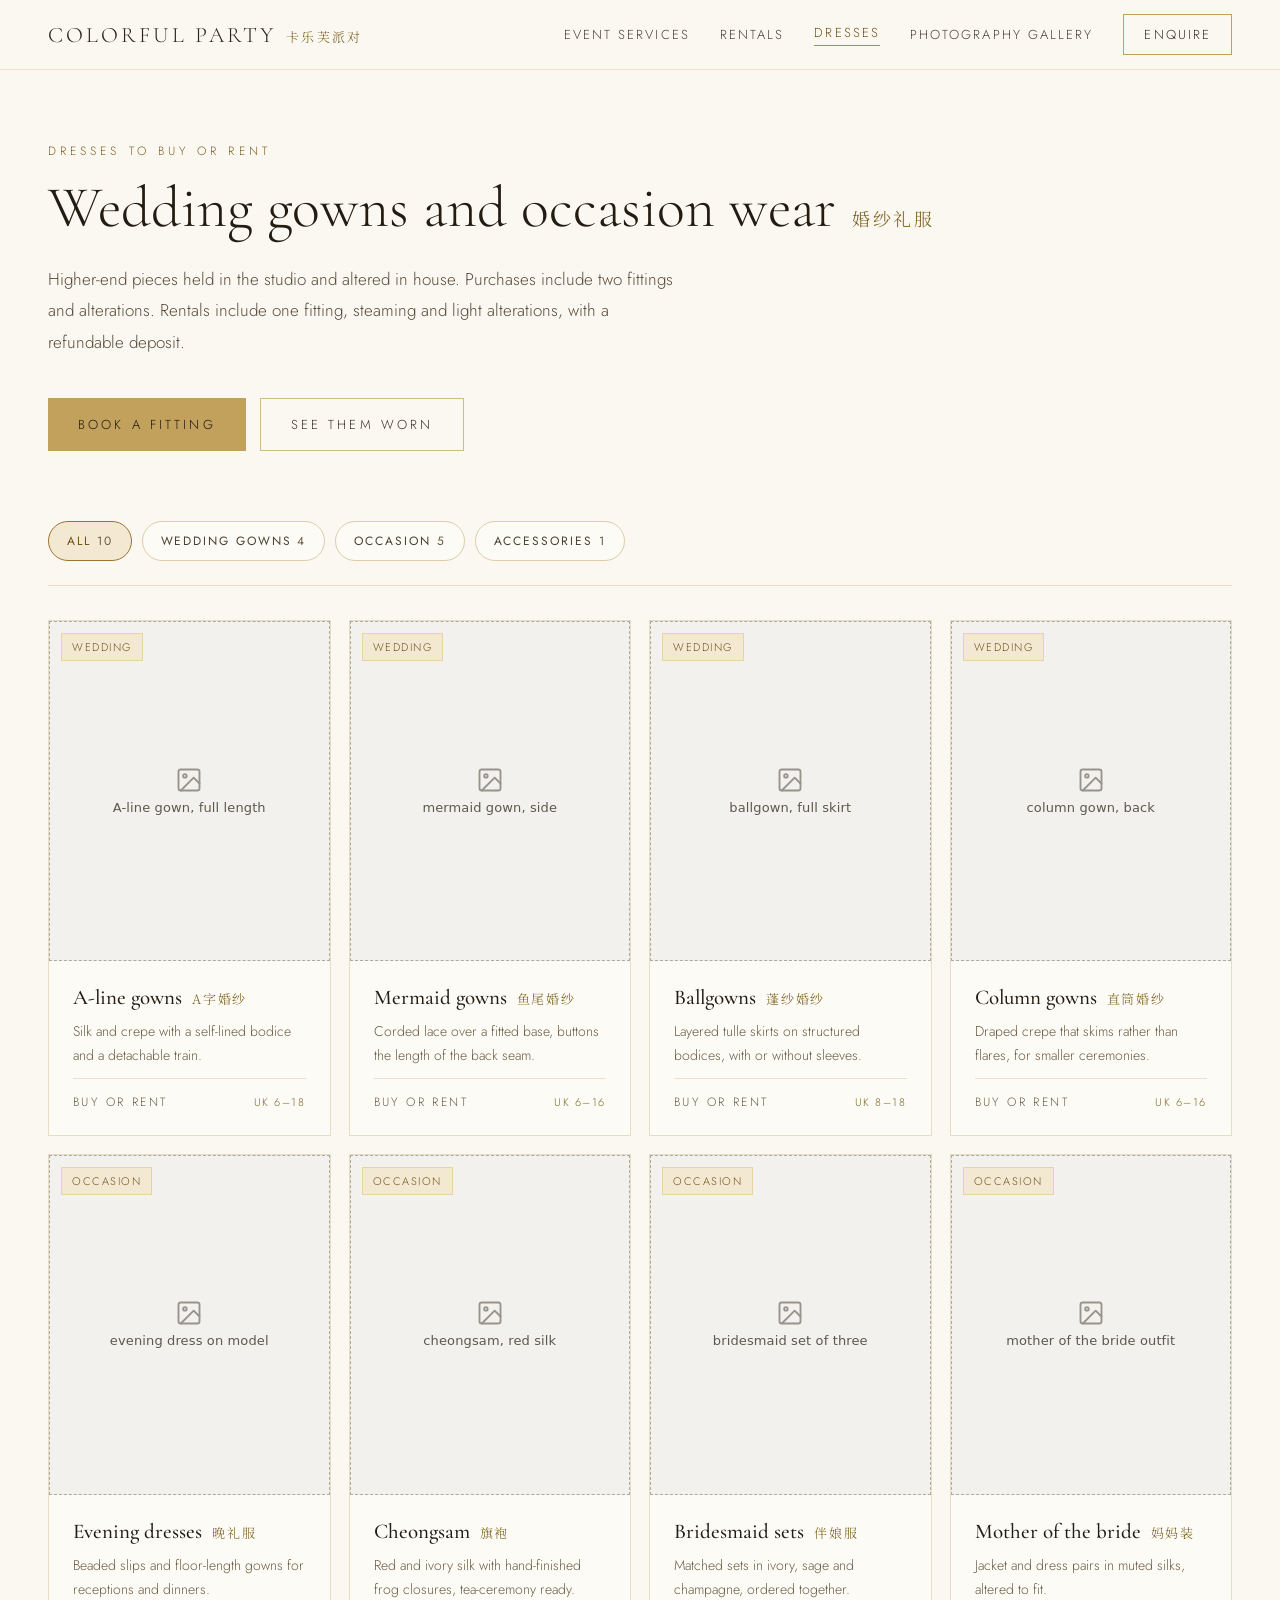
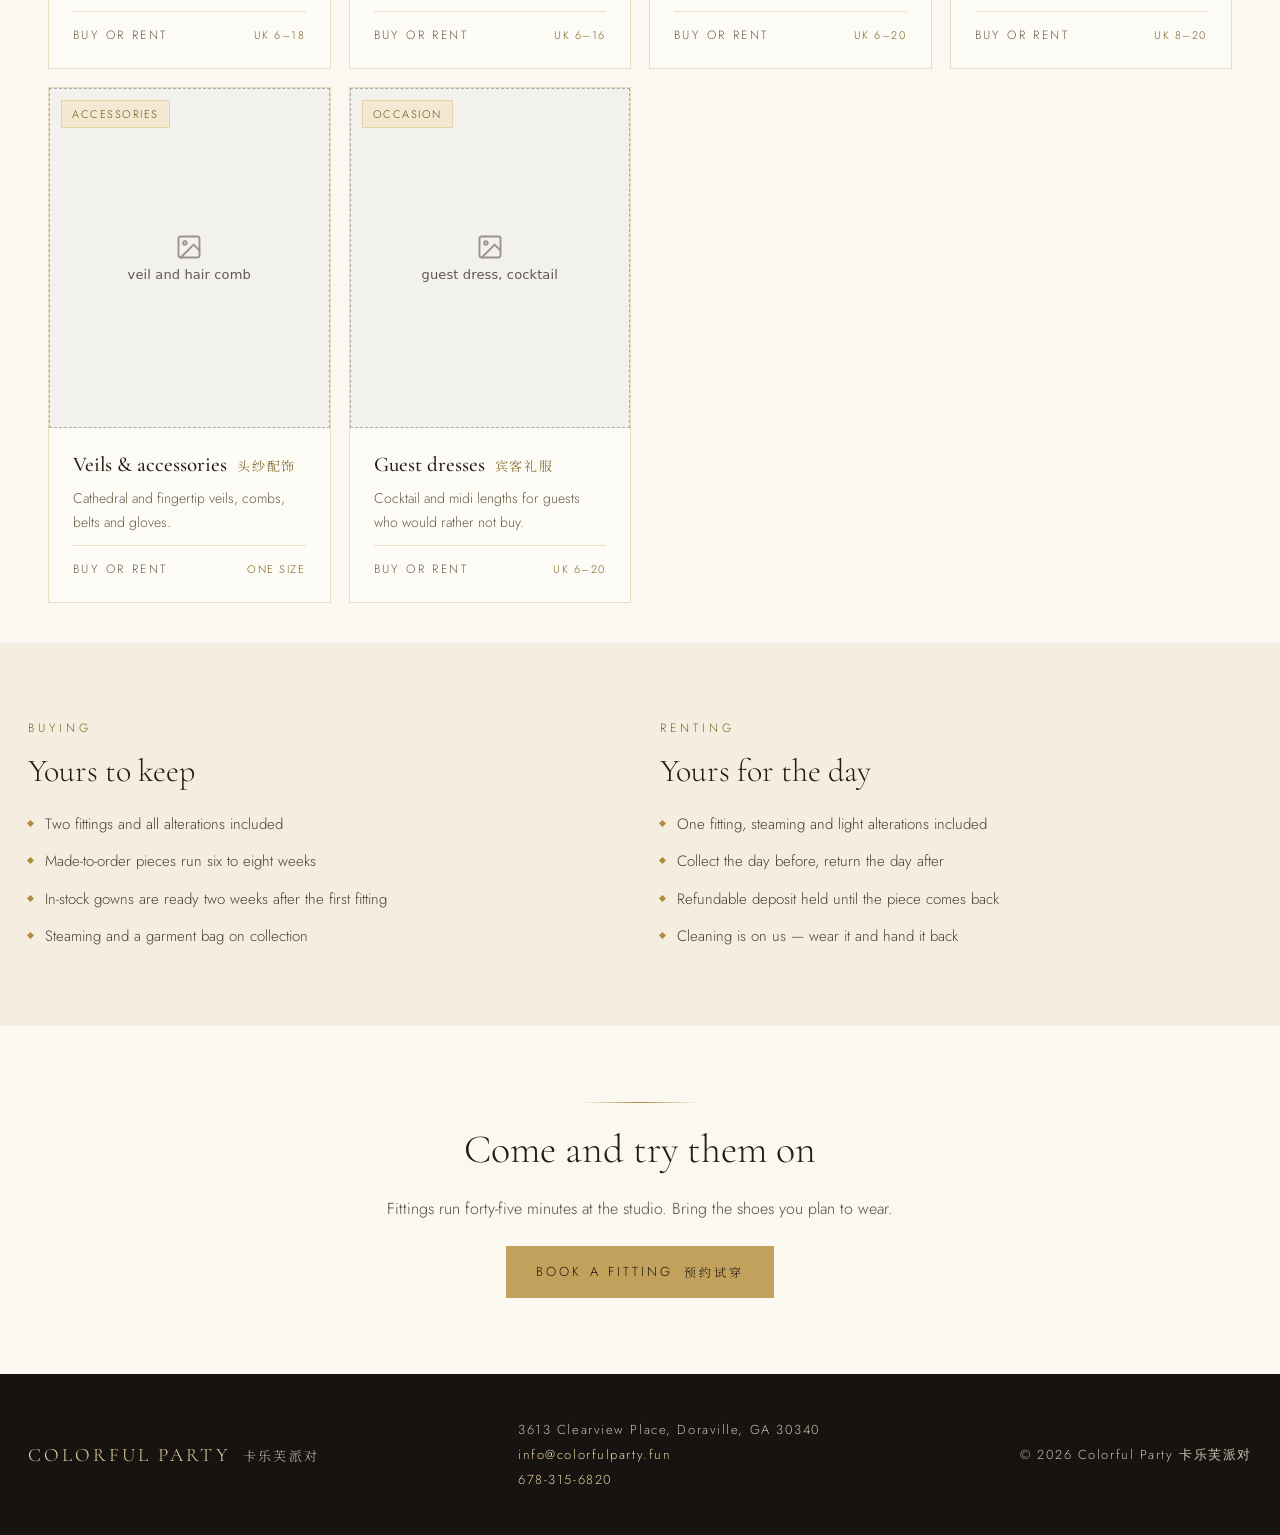
==== dresses.html @ 780a7cd4 "Add Event Services, Rentals, Dresses, and Gallery pages Splits the site into a proper multi-page str" ====
<!DOCTYPE html>
<html lang="en">
<head>
<meta charset="utf-8">
<meta name="viewport" content="width=device-width, initial-scale=1">
<title>Dresses — Colorful Party</title>
<meta name="description" content="Wedding gowns and occasion wear to buy or rent from Colorful Party — A-line, mermaid, ballgown, cheongsam and more, fitted and altered in house.">
<link rel="preconnect" href="https://fonts.googleapis.com" />
<link rel="preconnect" href="https://fonts.gstatic.com" crossorigin="anonymous" />
<link href="https://fonts.googleapis.com/css2?family=Cormorant+Garamond:ital,wght@0,300;0,400;0,500;0,600&family=Jost:wght@300;400;500&family=Noto+Serif+SC:wght@300;400&display=swap" rel="stylesheet" />
<link rel="stylesheet" href="./site.css" />
<script src="./image-slot.js" defer></script>
</head>
<body>

  <header style="position: sticky; top: 0; z-index: 50; background: rgba(251, 248, 242, 0.92); backdrop-filter: blur(10px); border-bottom: 1px solid #ece0c9;">
    <div class="cp-header-inner" style="max-width: 1240px; margin: 0 auto; padding: 14px 28px; display: flex; align-items: center; justify-content: space-between; gap: 24px;">
      <a href="index.html" class="cp-logo-lockup" style="display: flex; align-items: baseline; gap: 10px; color: #2b2419;">
        <span style="font-family: 'Cormorant Garamond', Georgia, serif; font-size: 22px; letter-spacing: 0.14em; text-transform: uppercase;">Colorful Party</span>
        <span style="font-family: 'Noto Serif SC', serif; font-size: 13px; letter-spacing: 0.18em; color: #7d6220;">卡乐芙派对</span>
      </a>
      <nav class="cp-nav" style="display: flex; flex-wrap: wrap; align-items: center; justify-content: flex-end; row-gap: 10px; column-gap: 30px; font-size: 13px; letter-spacing: 0.16em; text-transform: uppercase;">
        <a href="event-services.html" class="cp-nav-link">Event Services</a>
        <a href="rentals.html" class="cp-nav-link">Rentals</a>
        <a href="dresses.html" class="cp-nav-link-active">Dresses</a>
        <a href="gallery.html" class="cp-nav-link">Photography Gallery</a>
        <a href="index.html#contact" class="cp-enquire-link">Enquire</a>
      </nav>
    </div>
  </header>

  <section style="max-width: 1240px; margin: 0 auto; padding: 72px 28px 40px;">
    <div style="font-size: 12px; letter-spacing: 0.34em; text-transform: uppercase; color: #7d6220;">Dresses to buy or rent</div>
    <h1 style="margin: 16px 0 0; font-family: 'Cormorant Garamond', Georgia, serif; font-weight: 300; font-size: clamp(34px, 5vw, 58px); line-height: 1.1; color: #221c12;">Wedding gowns and occasion wear<span style="font-family: 'Noto Serif SC', serif; font-size: 18px; letter-spacing: 0.14em; color: #7d6220; margin-left: 16px;">婚纱礼服</span></h1>
    <p style="margin: 24px 0 0; max-width: 640px; font-size: 17px; line-height: 1.85; color: #574c3c; text-wrap: pretty;">Higher-end pieces held in the studio and altered in house. Purchases include two fittings and alterations. Rentals include one fitting, steaming and light alterations, with a refundable deposit.</p>
    <div style="margin: 40px 0 0; display: flex; flex-wrap: wrap; gap: 14px;">
      <a href="index.html#contact" class="cp-btn-primary">Book a fitting</a>
      <a href="gallery.html" class="cp-btn-outline">See them worn</a>
    </div>
  </section>

  <section style="max-width: 1240px; margin: 0 auto; padding: 30px 28px 40px;">
    <div style="display: flex; flex-wrap: wrap; gap: 10px; padding-bottom: 24px; border-bottom: 1px solid #e8dcc3;">
      <button type="button" class="cp-filter cp-filter-active" data-filter="All">All <span class="cp-count">10</span></button>
      <button type="button" class="cp-filter" data-filter="Wedding">Wedding gowns <span class="cp-count">4</span></button>
      <button type="button" class="cp-filter" data-filter="Occasion">Occasion <span class="cp-count">5</span></button>
      <button type="button" class="cp-filter" data-filter="Accessories">Accessories <span class="cp-count">1</span></button>
    </div>
    <div style="display: grid; grid-template-columns: repeat(auto-fill, minmax(250px, 1fr)); gap: 18px; margin-top: 34px;">

      <article class="dress-card" data-cat="Wedding" style="background: #fdfbf6; border: 1px solid #e8dcc3; display: flex; flex-direction: column;">
        <div style="height: 340px; position: relative;">
          <image-slot id="d-aline" shape="rect" placeholder="A-line gown, full length"></image-slot>
          <span style="position: absolute; top: 12px; left: 12px; padding: 5px 10px; font-size: 11px; letter-spacing: 0.14em; text-transform: uppercase; color: #6f5116; background: #f3e9d3; border: 1px solid #e8d3a4;">Wedding</span>
        </div>
        <div style="padding: 24px; display: flex; flex-direction: column; gap: 10px; flex: 1;">
          <div style="display: flex; align-items: baseline; gap: 10px; flex-wrap: wrap;">
            <h2 style="margin: 0; font-family: 'Cormorant Garamond', Georgia, serif; font-weight: 500; font-size: 21px; color: #221c12;">A-line gowns</h2>
            <span style="font-family: 'Noto Serif SC', serif; font-size: 13px; letter-spacing: 0.14em; color: #7d6220;">A字婚纱</span>
          </div>
          <p style="margin: 0; font-size: 14px; line-height: 1.7; color: #6b5c45; text-wrap: pretty;">Silk and crepe with a self-lined bodice and a detachable train.</p>
          <div style="margin-top: auto; padding-top: 14px; display: flex; align-items: center; justify-content: space-between; gap: 12px; border-top: 1px solid #ece0c9;">
            <span style="font-size: 12px; letter-spacing: 0.2em; text-transform: uppercase; color: #6b5c45;">Buy or rent</span>
            <span style="font-size: 11px; letter-spacing: 0.14em; text-transform: uppercase; color: #7d6220;">UK 6–18</span>
          </div>
        </div>
      </article>

      <article class="dress-card" data-cat="Wedding" style="background: #fdfbf6; border: 1px solid #e8dcc3; display: flex; flex-direction: column;">
        <div style="height: 340px; position: relative;">
          <image-slot id="d-mermaid" shape="rect" placeholder="mermaid gown, side"></image-slot>
          <span style="position: absolute; top: 12px; left: 12px; padding: 5px 10px; font-size: 11px; letter-spacing: 0.14em; text-transform: uppercase; color: #6f5116; background: #f3e9d3; border: 1px solid #e8d3a4;">Wedding</span>
        </div>
        <div style="padding: 24px; display: flex; flex-direction: column; gap: 10px; flex: 1;">
          <div style="display: flex; align-items: baseline; gap: 10px; flex-wrap: wrap;">
            <h2 style="margin: 0; font-family: 'Cormorant Garamond', Georgia, serif; font-weight: 500; font-size: 21px; color: #221c12;">Mermaid gowns</h2>
            <span style="font-family: 'Noto Serif SC', serif; font-size: 13px; letter-spacing: 0.14em; color: #7d6220;">鱼尾婚纱</span>
          </div>
          <p style="margin: 0; font-size: 14px; line-height: 1.7; color: #6b5c45; text-wrap: pretty;">Corded lace over a fitted base, buttons the length of the back seam.</p>
          <div style="margin-top: auto; padding-top: 14px; display: flex; align-items: center; justify-content: space-between; gap: 12px; border-top: 1px solid #ece0c9;">
            <span style="font-size: 12px; letter-spacing: 0.2em; text-transform: uppercase; color: #6b5c45;">Buy or rent</span>
            <span style="font-size: 11px; letter-spacing: 0.14em; text-transform: uppercase; color: #7d6220;">UK 6–16</span>
          </div>
        </div>
      </article>

      <article class="dress-card" data-cat="Wedding" style="background: #fdfbf6; border: 1px solid #e8dcc3; display: flex; flex-direction: column;">
        <div style="height: 340px; position: relative;">
          <image-slot id="d-ball" shape="rect" placeholder="ballgown, full skirt"></image-slot>
          <span style="position: absolute; top: 12px; left: 12px; padding: 5px 10px; font-size: 11px; letter-spacing: 0.14em; text-transform: uppercase; color: #6f5116; background: #f3e9d3; border: 1px solid #e8d3a4;">Wedding</span>
        </div>
        <div style="padding: 24px; display: flex; flex-direction: column; gap: 10px; flex: 1;">
          <div style="display: flex; align-items: baseline; gap: 10px; flex-wrap: wrap;">
            <h2 style="margin: 0; font-family: 'Cormorant Garamond', Georgia, serif; font-weight: 500; font-size: 21px; color: #221c12;">Ballgowns</h2>
            <span style="font-family: 'Noto Serif SC', serif; font-size: 13px; letter-spacing: 0.14em; color: #7d6220;">蓬纱婚纱</span>
          </div>
          <p style="margin: 0; font-size: 14px; line-height: 1.7; color: #6b5c45; text-wrap: pretty;">Layered tulle skirts on structured bodices, with or without sleeves.</p>
          <div style="margin-top: auto; padding-top: 14px; display: flex; align-items: center; justify-content: space-between; gap: 12px; border-top: 1px solid #ece0c9;">
            <span style="font-size: 12px; letter-spacing: 0.2em; text-transform: uppercase; color: #6b5c45;">Buy or rent</span>
            <span style="font-size: 11px; letter-spacing: 0.14em; text-transform: uppercase; color: #7d6220;">UK 8–18</span>
          </div>
        </div>
      </article>

      <article class="dress-card" data-cat="Wedding" style="background: #fdfbf6; border: 1px solid #e8dcc3; display: flex; flex-direction: column;">
        <div style="height: 340px; position: relative;">
          <image-slot id="d-column" shape="rect" placeholder="column gown, back"></image-slot>
          <span style="position: absolute; top: 12px; left: 12px; padding: 5px 10px; font-size: 11px; letter-spacing: 0.14em; text-transform: uppercase; color: #6f5116; background: #f3e9d3; border: 1px solid #e8d3a4;">Wedding</span>
        </div>
        <div style="padding: 24px; display: flex; flex-direction: column; gap: 10px; flex: 1;">
          <div style="display: flex; align-items: baseline; gap: 10px; flex-wrap: wrap;">
            <h2 style="margin: 0; font-family: 'Cormorant Garamond', Georgia, serif; font-weight: 500; font-size: 21px; color: #221c12;">Column gowns</h2>
            <span style="font-family: 'Noto Serif SC', serif; font-size: 13px; letter-spacing: 0.14em; color: #7d6220;">直筒婚纱</span>
          </div>
          <p style="margin: 0; font-size: 14px; line-height: 1.7; color: #6b5c45; text-wrap: pretty;">Draped crepe that skims rather than flares, for smaller ceremonies.</p>
          <div style="margin-top: auto; padding-top: 14px; display: flex; align-items: center; justify-content: space-between; gap: 12px; border-top: 1px solid #ece0c9;">
            <span style="font-size: 12px; letter-spacing: 0.2em; text-transform: uppercase; color: #6b5c45;">Buy or rent</span>
            <span style="font-size: 11px; letter-spacing: 0.14em; text-transform: uppercase; color: #7d6220;">UK 6–16</span>
          </div>
        </div>
      </article>

      <article class="dress-card" data-cat="Occasion" style="background: #fdfbf6; border: 1px solid #e8dcc3; display: flex; flex-direction: column;">
        <div style="height: 340px; position: relative;">
          <image-slot id="d-evening" shape="rect" placeholder="evening dress on model"></image-slot>
          <span style="position: absolute; top: 12px; left: 12px; padding: 5px 10px; font-size: 11px; letter-spacing: 0.14em; text-transform: uppercase; color: #6f5116; background: #f3e9d3; border: 1px solid #e8d3a4;">Occasion</span>
        </div>
        <div style="padding: 24px; display: flex; flex-direction: column; gap: 10px; flex: 1;">
          <div style="display: flex; align-items: baseline; gap: 10px; flex-wrap: wrap;">
            <h2 style="margin: 0; font-family: 'Cormorant Garamond', Georgia, serif; font-weight: 500; font-size: 21px; color: #221c12;">Evening dresses</h2>
            <span style="font-family: 'Noto Serif SC', serif; font-size: 13px; letter-spacing: 0.14em; color: #7d6220;">晚礼服</span>
          </div>
          <p style="margin: 0; font-size: 14px; line-height: 1.7; color: #6b5c45; text-wrap: pretty;">Beaded slips and floor-length gowns for receptions and dinners.</p>
          <div style="margin-top: auto; padding-top: 14px; display: flex; align-items: center; justify-content: space-between; gap: 12px; border-top: 1px solid #ece0c9;">
            <span style="font-size: 12px; letter-spacing: 0.2em; text-transform: uppercase; color: #6b5c45;">Buy or rent</span>
            <span style="font-size: 11px; letter-spacing: 0.14em; text-transform: uppercase; color: #7d6220;">UK 6–18</span>
          </div>
        </div>
      </article>

      <article class="dress-card" data-cat="Occasion" style="background: #fdfbf6; border: 1px solid #e8dcc3; display: flex; flex-direction: column;">
        <div style="height: 340px; position: relative;">
          <image-slot id="d-cheongsam" shape="rect" placeholder="cheongsam, red silk"></image-slot>
          <span style="position: absolute; top: 12px; left: 12px; padding: 5px 10px; font-size: 11px; letter-spacing: 0.14em; text-transform: uppercase; color: #6f5116; background: #f3e9d3; border: 1px solid #e8d3a4;">Occasion</span>
        </div>
        <div style="padding: 24px; display: flex; flex-direction: column; gap: 10px; flex: 1;">
          <div style="display: flex; align-items: baseline; gap: 10px; flex-wrap: wrap;">
            <h2 style="margin: 0; font-family: 'Cormorant Garamond', Georgia, serif; font-weight: 500; font-size: 21px; color: #221c12;">Cheongsam</h2>
            <span style="font-family: 'Noto Serif SC', serif; font-size: 13px; letter-spacing: 0.14em; color: #7d6220;">旗袍</span>
          </div>
          <p style="margin: 0; font-size: 14px; line-height: 1.7; color: #6b5c45; text-wrap: pretty;">Red and ivory silk with hand-finished frog closures, tea-ceremony ready.</p>
          <div style="margin-top: auto; padding-top: 14px; display: flex; align-items: center; justify-content: space-between; gap: 12px; border-top: 1px solid #ece0c9;">
            <span style="font-size: 12px; letter-spacing: 0.2em; text-transform: uppercase; color: #6b5c45;">Buy or rent</span>
            <span style="font-size: 11px; letter-spacing: 0.14em; text-transform: uppercase; color: #7d6220;">UK 6–16</span>
          </div>
        </div>
      </article>

      <article class="dress-card" data-cat="Occasion" style="background: #fdfbf6; border: 1px solid #e8dcc3; display: flex; flex-direction: column;">
        <div style="height: 340px; position: relative;">
          <image-slot id="d-bridesmaid" shape="rect" placeholder="bridesmaid set of three"></image-slot>
          <span style="position: absolute; top: 12px; left: 12px; padding: 5px 10px; font-size: 11px; letter-spacing: 0.14em; text-transform: uppercase; color: #6f5116; background: #f3e9d3; border: 1px solid #e8d3a4;">Occasion</span>
        </div>
        <div style="padding: 24px; display: flex; flex-direction: column; gap: 10px; flex: 1;">
          <div style="display: flex; align-items: baseline; gap: 10px; flex-wrap: wrap;">
            <h2 style="margin: 0; font-family: 'Cormorant Garamond', Georgia, serif; font-weight: 500; font-size: 21px; color: #221c12;">Bridesmaid sets</h2>
            <span style="font-family: 'Noto Serif SC', serif; font-size: 13px; letter-spacing: 0.14em; color: #7d6220;">伴娘服</span>
          </div>
          <p style="margin: 0; font-size: 14px; line-height: 1.7; color: #6b5c45; text-wrap: pretty;">Matched sets in ivory, sage and champagne, ordered together.</p>
          <div style="margin-top: auto; padding-top: 14px; display: flex; align-items: center; justify-content: space-between; gap: 12px; border-top: 1px solid #ece0c9;">
            <span style="font-size: 12px; letter-spacing: 0.2em; text-transform: uppercase; color: #6b5c45;">Buy or rent</span>
            <span style="font-size: 11px; letter-spacing: 0.14em; text-transform: uppercase; color: #7d6220;">UK 6–20</span>
          </div>
        </div>
      </article>

      <article class="dress-card" data-cat="Occasion" style="background: #fdfbf6; border: 1px solid #e8dcc3; display: flex; flex-direction: column;">
        <div style="height: 340px; position: relative;">
          <image-slot id="d-mother" shape="rect" placeholder="mother of the bride outfit"></image-slot>
          <span style="position: absolute; top: 12px; left: 12px; padding: 5px 10px; font-size: 11px; letter-spacing: 0.14em; text-transform: uppercase; color: #6f5116; background: #f3e9d3; border: 1px solid #e8d3a4;">Occasion</span>
        </div>
        <div style="padding: 24px; display: flex; flex-direction: column; gap: 10px; flex: 1;">
          <div style="display: flex; align-items: baseline; gap: 10px; flex-wrap: wrap;">
            <h2 style="margin: 0; font-family: 'Cormorant Garamond', Georgia, serif; font-weight: 500; font-size: 21px; color: #221c12;">Mother of the bride</h2>
            <span style="font-family: 'Noto Serif SC', serif; font-size: 13px; letter-spacing: 0.14em; color: #7d6220;">妈妈装</span>
          </div>
          <p style="margin: 0; font-size: 14px; line-height: 1.7; color: #6b5c45; text-wrap: pretty;">Jacket and dress pairs in muted silks, altered to fit.</p>
          <div style="margin-top: auto; padding-top: 14px; display: flex; align-items: center; justify-content: space-between; gap: 12px; border-top: 1px solid #ece0c9;">
            <span style="font-size: 12px; letter-spacing: 0.2em; text-transform: uppercase; color: #6b5c45;">Buy or rent</span>
            <span style="font-size: 11px; letter-spacing: 0.14em; text-transform: uppercase; color: #7d6220;">UK 8–20</span>
          </div>
        </div>
      </article>

      <article class="dress-card" data-cat="Accessories" style="background: #fdfbf6; border: 1px solid #e8dcc3; display: flex; flex-direction: column;">
        <div style="height: 340px; position: relative;">
          <image-slot id="d-veils" shape="rect" placeholder="veil and hair comb"></image-slot>
          <span style="position: absolute; top: 12px; left: 12px; padding: 5px 10px; font-size: 11px; letter-spacing: 0.14em; text-transform: uppercase; color: #6f5116; background: #f3e9d3; border: 1px solid #e8d3a4;">Accessories</span>
        </div>
        <div style="padding: 24px; display: flex; flex-direction: column; gap: 10px; flex: 1;">
          <div style="display: flex; align-items: baseline; gap: 10px; flex-wrap: wrap;">
            <h2 style="margin: 0; font-family: 'Cormorant Garamond', Georgia, serif; font-weight: 500; font-size: 21px; color: #221c12;">Veils &amp; accessories</h2>
            <span style="font-family: 'Noto Serif SC', serif; font-size: 13px; letter-spacing: 0.14em; color: #7d6220;">头纱配饰</span>
          </div>
          <p style="margin: 0; font-size: 14px; line-height: 1.7; color: #6b5c45; text-wrap: pretty;">Cathedral and fingertip veils, combs, belts and gloves.</p>
          <div style="margin-top: auto; padding-top: 14px; display: flex; align-items: center; justify-content: space-between; gap: 12px; border-top: 1px solid #ece0c9;">
            <span style="font-size: 12px; letter-spacing: 0.2em; text-transform: uppercase; color: #6b5c45;">Buy or rent</span>
            <span style="font-size: 11px; letter-spacing: 0.14em; text-transform: uppercase; color: #7d6220;">One size</span>
          </div>
        </div>
      </article>

      <article class="dress-card" data-cat="Occasion" style="background: #fdfbf6; border: 1px solid #e8dcc3; display: flex; flex-direction: column;">
        <div style="height: 340px; position: relative;">
          <image-slot id="d-guest" shape="rect" placeholder="guest dress, cocktail"></image-slot>
          <span style="position: absolute; top: 12px; left: 12px; padding: 5px 10px; font-size: 11px; letter-spacing: 0.14em; text-transform: uppercase; color: #6f5116; background: #f3e9d3; border: 1px solid #e8d3a4;">Occasion</span>
        </div>
        <div style="padding: 24px; display: flex; flex-direction: column; gap: 10px; flex: 1;">
          <div style="display: flex; align-items: baseline; gap: 10px; flex-wrap: wrap;">
            <h2 style="margin: 0; font-family: 'Cormorant Garamond', Georgia, serif; font-weight: 500; font-size: 21px; color: #221c12;">Guest dresses</h2>
            <span style="font-family: 'Noto Serif SC', serif; font-size: 13px; letter-spacing: 0.14em; color: #7d6220;">宾客礼服</span>
          </div>
          <p style="margin: 0; font-size: 14px; line-height: 1.7; color: #6b5c45; text-wrap: pretty;">Cocktail and midi lengths for guests who would rather not buy.</p>
          <div style="margin-top: auto; padding-top: 14px; display: flex; align-items: center; justify-content: space-between; gap: 12px; border-top: 1px solid #ece0c9;">
            <span style="font-size: 12px; letter-spacing: 0.2em; text-transform: uppercase; color: #6b5c45;">Buy or rent</span>
            <span style="font-size: 11px; letter-spacing: 0.14em; text-transform: uppercase; color: #7d6220;">UK 6–20</span>
          </div>
        </div>
      </article>

    </div>
  </section>

  <section style="background: #f5eee0; padding: 76px 28px;">
    <div style="max-width: 1240px; margin: 0 auto; display: grid; grid-template-columns: repeat(auto-fit, minmax(280px, 1fr)); gap: 40px;">
      <div>
        <div style="font-size: 12px; letter-spacing: 0.34em; text-transform: uppercase; color: #7d6220;">Buying</div>
        <h2 style="margin: 14px 0 0; font-family: 'Cormorant Garamond', Georgia, serif; font-weight: 300; font-size: 32px; color: #221c12;">Yours to keep</h2>
        <ul style="margin: 22px 0 0; padding: 0; list-style: none; display: grid; gap: 12px;">
          <li style="display: flex; gap: 12px; align-items: flex-start; font-size: 15px; line-height: 1.7; color: #4a4032;"><span style="width: 5px; height: 5px; margin-top: 9px; background: #b08b3e; transform: rotate(45deg); flex: none;"></span>Two fittings and all alterations included</li>
          <li style="display: flex; gap: 12px; align-items: flex-start; font-size: 15px; line-height: 1.7; color: #4a4032;"><span style="width: 5px; height: 5px; margin-top: 9px; background: #b08b3e; transform: rotate(45deg); flex: none;"></span>Made-to-order pieces run six to eight weeks</li>
          <li style="display: flex; gap: 12px; align-items: flex-start; font-size: 15px; line-height: 1.7; color: #4a4032;"><span style="width: 5px; height: 5px; margin-top: 9px; background: #b08b3e; transform: rotate(45deg); flex: none;"></span>In-stock gowns are ready two weeks after the first fitting</li>
          <li style="display: flex; gap: 12px; align-items: flex-start; font-size: 15px; line-height: 1.7; color: #4a4032;"><span style="width: 5px; height: 5px; margin-top: 9px; background: #b08b3e; transform: rotate(45deg); flex: none;"></span>Steaming and a garment bag on collection</li>
        </ul>
      </div>
      <div>
        <div style="font-size: 12px; letter-spacing: 0.34em; text-transform: uppercase; color: #7d6220;">Renting</div>
        <h2 style="margin: 14px 0 0; font-family: 'Cormorant Garamond', Georgia, serif; font-weight: 300; font-size: 32px; color: #221c12;">Yours for the day</h2>
        <ul style="margin: 22px 0 0; padding: 0; list-style: none; display: grid; gap: 12px;">
          <li style="display: flex; gap: 12px; align-items: flex-start; font-size: 15px; line-height: 1.7; color: #4a4032;"><span style="width: 5px; height: 5px; margin-top: 9px; background: #b08b3e; transform: rotate(45deg); flex: none;"></span>One fitting, steaming and light alterations included</li>
          <li style="display: flex; gap: 12px; align-items: flex-start; font-size: 15px; line-height: 1.7; color: #4a4032;"><span style="width: 5px; height: 5px; margin-top: 9px; background: #b08b3e; transform: rotate(45deg); flex: none;"></span>Collect the day before, return the day after</li>
          <li style="display: flex; gap: 12px; align-items: flex-start; font-size: 15px; line-height: 1.7; color: #4a4032;"><span style="width: 5px; height: 5px; margin-top: 9px; background: #b08b3e; transform: rotate(45deg); flex: none;"></span>Refundable deposit held until the piece comes back</li>
          <li style="display: flex; gap: 12px; align-items: flex-start; font-size: 15px; line-height: 1.7; color: #4a4032;"><span style="width: 5px; height: 5px; margin-top: 9px; background: #b08b3e; transform: rotate(45deg); flex: none;"></span>Cleaning is on us — wear it and hand it back</li>
        </ul>
      </div>
    </div>
  </section>

  <section style="max-width: 900px; margin: 0 auto; padding: 76px 28px; text-align: center; display: grid; justify-items: center; gap: 22px;">
    <div style="width: 120px; height: 1px; background: linear-gradient(90deg, rgba(176,139,62,0), #b08b3e, rgba(176,139,62,0));"></div>
    <h2 style="margin: 0; font-family: 'Cormorant Garamond', Georgia, serif; font-weight: 300; font-size: clamp(26px, 3.4vw, 40px); color: #221c12;">Come and try them on</h2>
    <p style="margin: 0; max-width: 520px; font-size: 16px; line-height: 1.8; color: #574c3c;">Fittings run forty-five minutes at the studio. Bring the shoes you plan to wear.</p>
    <a href="index.html#contact" class="cp-btn-primary">Book a fitting <span style="font-family: 'Noto Serif SC', serif; font-size: 12px; margin-left: 10px;">预约试穿</span></a>
  </section>

  <footer style="background: #171310; color: #cbbfab; padding: 46px 28px;">
    <div style="max-width: 1240px; margin: 0 auto; display: flex; flex-wrap: wrap; gap: 20px; align-items: center; justify-content: space-between; font-size: 13px; letter-spacing: 0.12em;">
      <span style="display: flex; align-items: baseline; gap: 12px;">
        <span style="font-family: 'Cormorant Garamond', Georgia, serif; font-size: 19px; letter-spacing: 0.16em; text-transform: uppercase; color: #e8d3a4;">Colorful Party</span>
        <span style="font-family: 'Noto Serif SC', serif; font-size: 13px; letter-spacing: 0.18em; color: #cbbfab;">卡乐芙派对</span>
      </span>
      <span style="display: grid; gap: 6px;">
        <span>3613 Clearview Place, Doraville, GA 30340</span>
        <a href="mailto:info@colorfulparty.fun" class="cp-footer-contact">info@colorfulparty.fun</a>
        <a href="tel:+16783156820" class="cp-footer-contact">678-315-6820</a>
      </span>
      <span>© 2026 Colorful Party 卡乐芙派对</span>
    </div>
  </footer>

  <script>
    document.querySelectorAll('.cp-filter').forEach(function (btn) {
      btn.addEventListener('click', function () {
        document.querySelectorAll('.cp-filter').forEach(function (b) { b.classList.remove('cp-filter-active'); });
        btn.classList.add('cp-filter-active');
        var f = btn.dataset.filter;
        document.querySelectorAll('.dress-card').forEach(function (card) {
          card.style.display = (f === 'All' || card.dataset.cat === f) ? '' : 'none';
        });
      });
    });
  </script>

</body>
</html>
---- site.css ----
html, body { margin: 0; padding: 0; background: #fbf8f2; }
* { box-sizing: border-box; }
a { color: #7d6220; text-decoration: none; }
a:hover { color: #6f5116; }
::selection { background: #e8d9b4; }
@keyframes cpFade { from { opacity: 0; transform: translateY(12px); } to { opacity: 1; transform: none; } }

body { background: #fbf8f2; color: #2b2419; font-family: 'Jost', 'Helvetica Neue', Helvetica, sans-serif; font-weight: 300; overflow-x: hidden; }

.cp-nav-link { color: #4a4032; white-space: nowrap; }
.cp-nav-link:hover { color: #221c12; }
.cp-nav-link-active { color: #6f5116; border-bottom: 1px solid #b08b3e; padding-bottom: 3px; white-space: nowrap; }

.cp-enquire-link {
  padding: 10px 20px;
  border: 1px solid #c2a15c;
  color: #3a3124;
  letter-spacing: 0.16em;
  white-space: nowrap;
  flex: none;
  transition: background 160ms ease;
}
.cp-enquire-link:hover { background: #f3e9d3; color: #3a3124; }

.cp-logo-lockup { flex: none; }

.cp-text-link {
  font-size: 13px; letter-spacing: 0.2em; text-transform: uppercase;
  border-bottom: 1px solid #d8c393; padding-bottom: 4px; color: #4a4032;
}
.cp-text-link:hover { color: #221c12; border-bottom-color: #b08b3e; }

.cp-btn-primary {
  display: inline-flex; align-items: center; justify-content: center; min-height: 52px;
  padding: 16px 30px; background: #c2a15c; color: #1e1810; font-size: 13px;
  letter-spacing: 0.24em; text-transform: uppercase; transition: background 160ms ease;
}
.cp-btn-primary:hover { background: #d3bb85; color: #1e1810; }

.cp-btn-outline {
  display: inline-flex; align-items: center; justify-content: center; min-height: 52px;
  padding: 16px 30px; border: 1px solid #d3bb85; color: #3a3124; font-size: 13px;
  letter-spacing: 0.24em; text-transform: uppercase; transition: background 160ms ease;
}
.cp-btn-outline:hover { background: #f3e9d3; color: #3a3124; }

.cp-filter {
  min-height: 40px; padding: 9px 18px; cursor: pointer; border-radius: 999px;
  font-family: 'Jost', sans-serif; font-size: 12px; letter-spacing: 0.16em; text-transform: uppercase;
  border: 1px solid #ddcda9; background: #fdfbf6; color: #4a4032; transition: background 160ms ease, border-color 160ms ease, color 160ms ease;
}
.cp-filter:hover { border-color: #9a7529; }
.cp-filter-active { border-color: #9a7529 !important; background: #f3e9d3 !important; color: #6f5116 !important; }
.cp-filter .cp-count { color: #6b5c45; }

.cp-input, .cp-textarea {
  padding: 13px 14px; border: 1px solid #ddcda9; background: #fdfbf6;
  font-family: 'Jost', sans-serif; font-size: 15px; font-weight: 300;
  color: #2b2419; letter-spacing: 0.02em; width: 100%;
}
.cp-textarea { resize: vertical; }
.cp-input:focus, .cp-textarea:focus { outline: none; border-color: #b08b3e; }

.cp-submit {
  margin-top: 6px; padding: 16px 22px; border: none; background: #c2a15c;
  color: #1e1810; font-family: 'Jost', sans-serif; font-size: 13px; font-weight: 400;
  letter-spacing: 0.24em; text-transform: uppercase; cursor: pointer;
  transition: background 160ms ease;
}
.cp-submit:hover { background: #c2a15c; filter: brightness(1.06); }

.cp-footer-link { color: #cbbfab; }
.cp-footer-link:hover { color: #e8d3a4; }
.cp-footer-contact { color: #e8d3a4; }
.cp-footer-contact:hover { color: #f2e8d4; }

@media (max-width: 860px) {
  .cp-header-inner { flex-wrap: wrap; row-gap: 12px; }
  .cp-nav { flex-wrap: wrap; justify-content: flex-start; gap: 16px 22px; }
}

@media (prefers-reduced-motion: reduce) {
  * { animation-duration: 0.001ms !important; transition-duration: 0.001ms !important; }
}
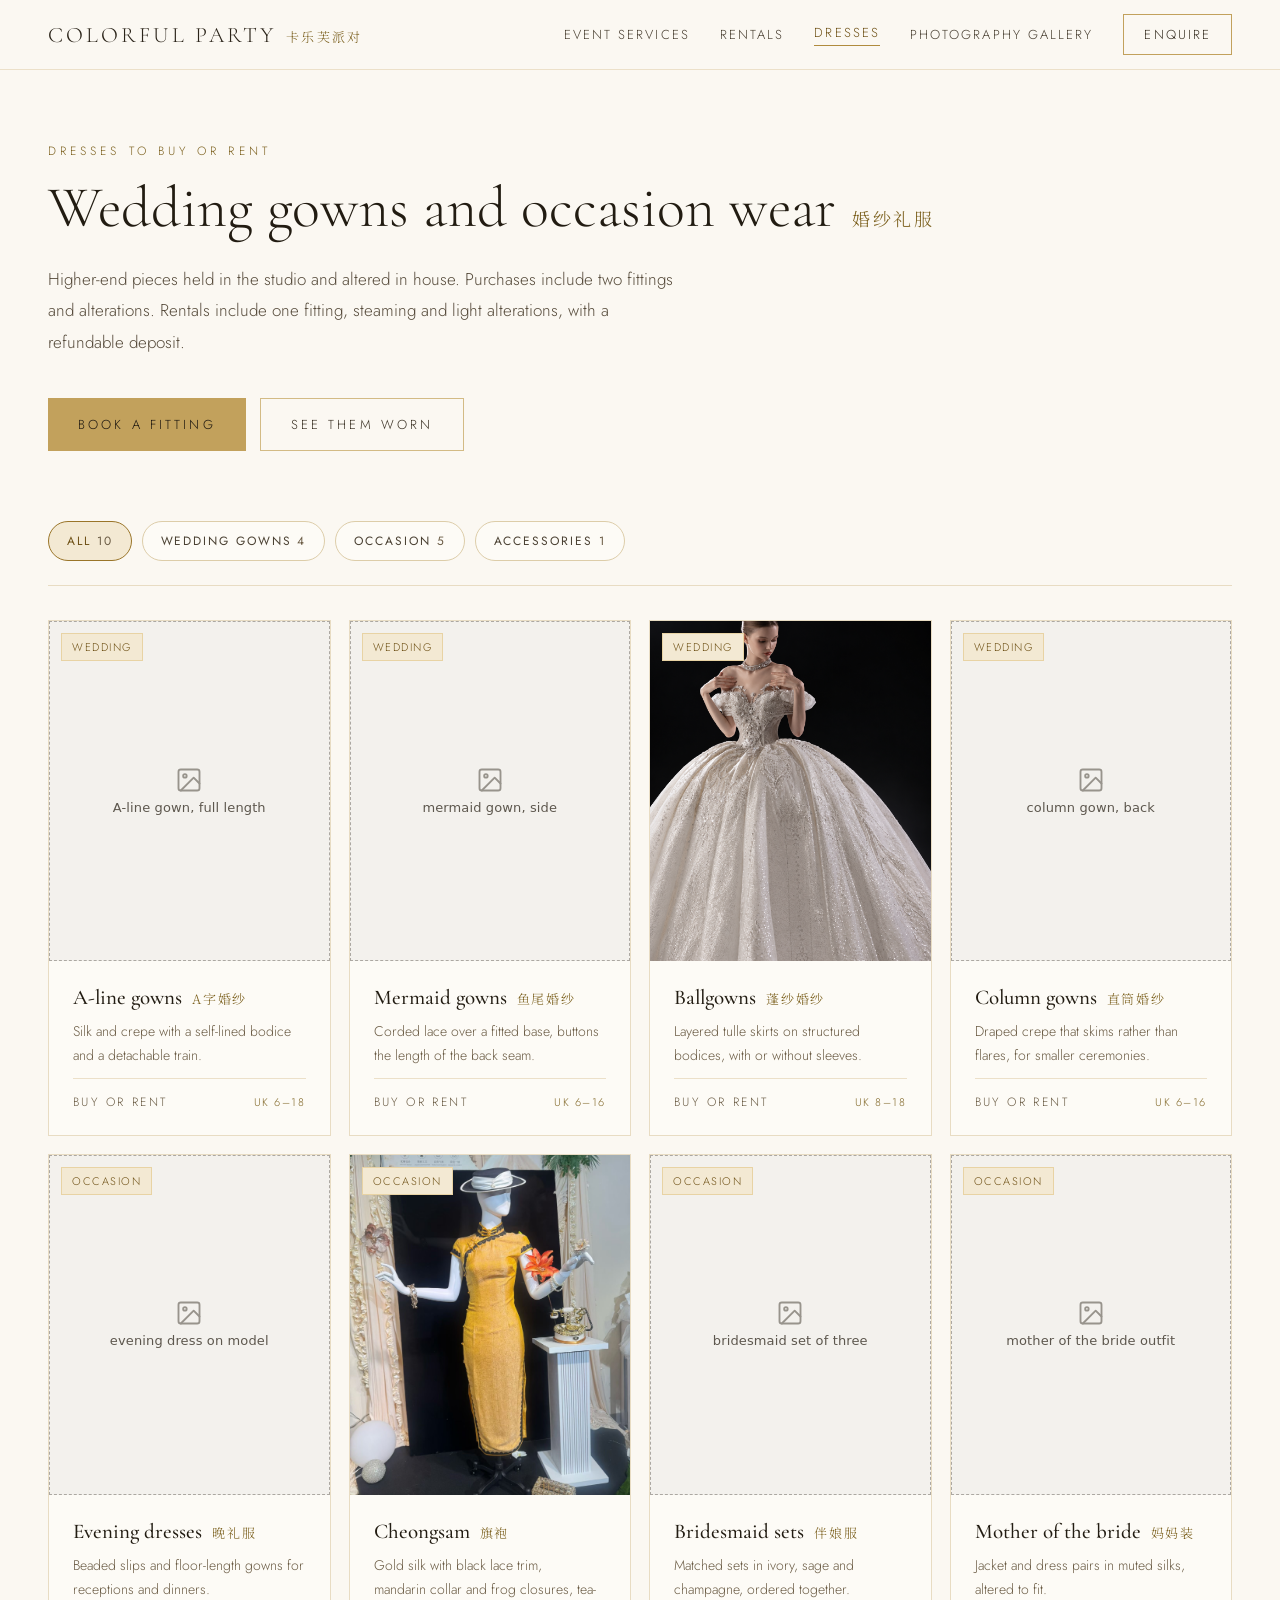
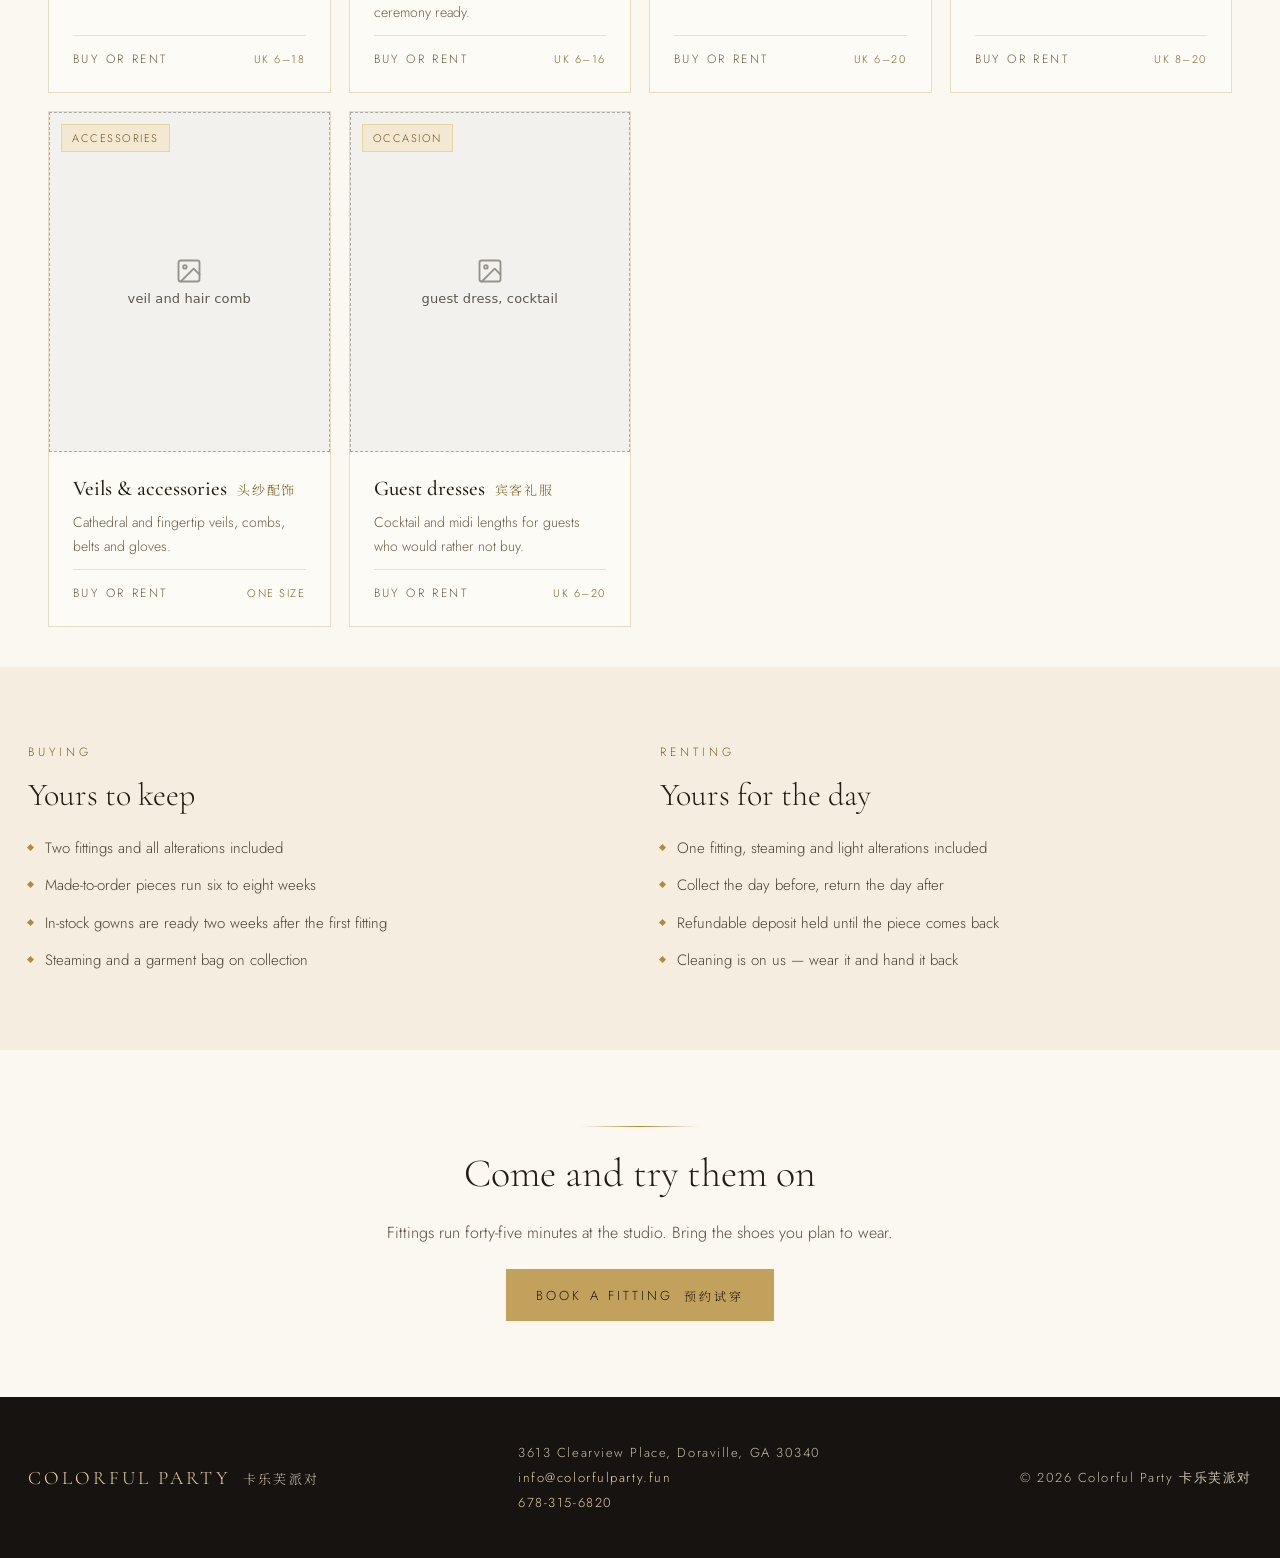
==== commit 5b01b9b0: "Fill Cheongsam, Ballgown, and gown-display dress photos Wires in three real photos across Home, Dres" ====
--- a/dresses.html
+++ b/dresses.html
@@ -86,7 +86,7 @@
 
       <article class="dress-card" data-cat="Wedding" style="background: #fdfbf6; border: 1px solid #e8dcc3; display: flex; flex-direction: column;">
         <div style="height: 340px; position: relative;">
-          <image-slot id="d-ball" shape="rect" placeholder="ballgown, full skirt"></image-slot>
+          <img src="uploads/0882F294-9BB9-41CE-80F2-5AC66A2D1117.PNG" alt="Model wearing an off-shoulder beaded ballgown with a full skirt" style="display: block; width: 100%; height: 100%; object-fit: cover;" />
           <span style="position: absolute; top: 12px; left: 12px; padding: 5px 10px; font-size: 11px; letter-spacing: 0.14em; text-transform: uppercase; color: #6f5116; background: #f3e9d3; border: 1px solid #e8d3a4;">Wedding</span>
         </div>
         <div style="padding: 24px; display: flex; flex-direction: column; gap: 10px; flex: 1;">
@@ -140,7 +140,7 @@
 
       <article class="dress-card" data-cat="Occasion" style="background: #fdfbf6; border: 1px solid #e8dcc3; display: flex; flex-direction: column;">
         <div style="height: 340px; position: relative;">
-          <image-slot id="d-cheongsam" shape="rect" placeholder="cheongsam, red silk"></image-slot>
+          <img src="uploads/bff0c3c1733cad648a1ff6c6ef96a6.JPG" alt="Gold silk cheongsam with black lace trim displayed on a mannequin" style="display: block; width: 100%; height: 100%; object-fit: cover;" />
           <span style="position: absolute; top: 12px; left: 12px; padding: 5px 10px; font-size: 11px; letter-spacing: 0.14em; text-transform: uppercase; color: #6f5116; background: #f3e9d3; border: 1px solid #e8d3a4;">Occasion</span>
         </div>
         <div style="padding: 24px; display: flex; flex-direction: column; gap: 10px; flex: 1;">
@@ -148,7 +148,7 @@
             <h2 style="margin: 0; font-family: 'Cormorant Garamond', Georgia, serif; font-weight: 500; font-size: 21px; color: #221c12;">Cheongsam</h2>
             <span style="font-family: 'Noto Serif SC', serif; font-size: 13px; letter-spacing: 0.14em; color: #7d6220;">旗袍</span>
           </div>
-          <p style="margin: 0; font-size: 14px; line-height: 1.7; color: #6b5c45; text-wrap: pretty;">Red and ivory silk with hand-finished frog closures, tea-ceremony ready.</p>
+          <p style="margin: 0; font-size: 14px; line-height: 1.7; color: #6b5c45; text-wrap: pretty;">Gold silk with black lace trim, mandarin collar and frog closures, tea-ceremony ready.</p>
           <div style="margin-top: auto; padding-top: 14px; display: flex; align-items: center; justify-content: space-between; gap: 12px; border-top: 1px solid #ece0c9;">
             <span style="font-size: 12px; letter-spacing: 0.2em; text-transform: uppercase; color: #6b5c45;">Buy or rent</span>
             <span style="font-size: 11px; letter-spacing: 0.14em; text-transform: uppercase; color: #7d6220;">UK 6–16</span>
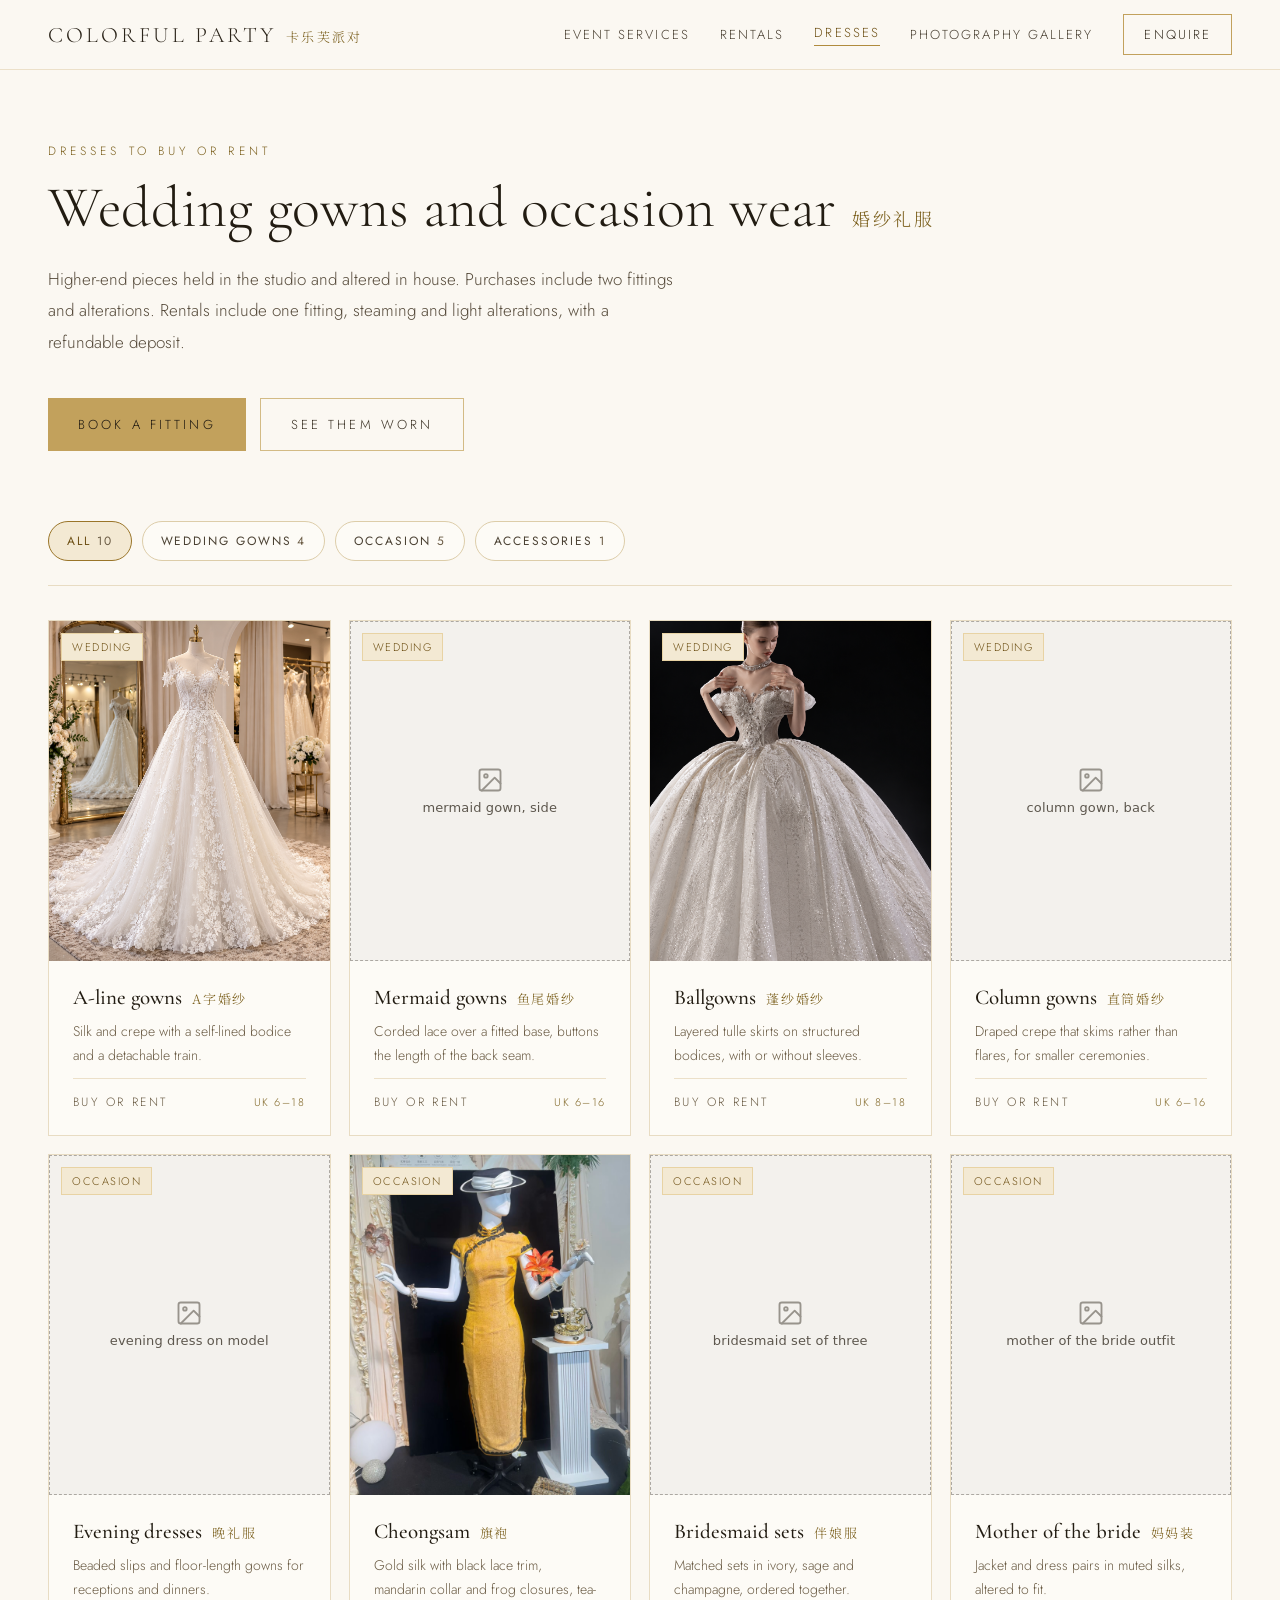
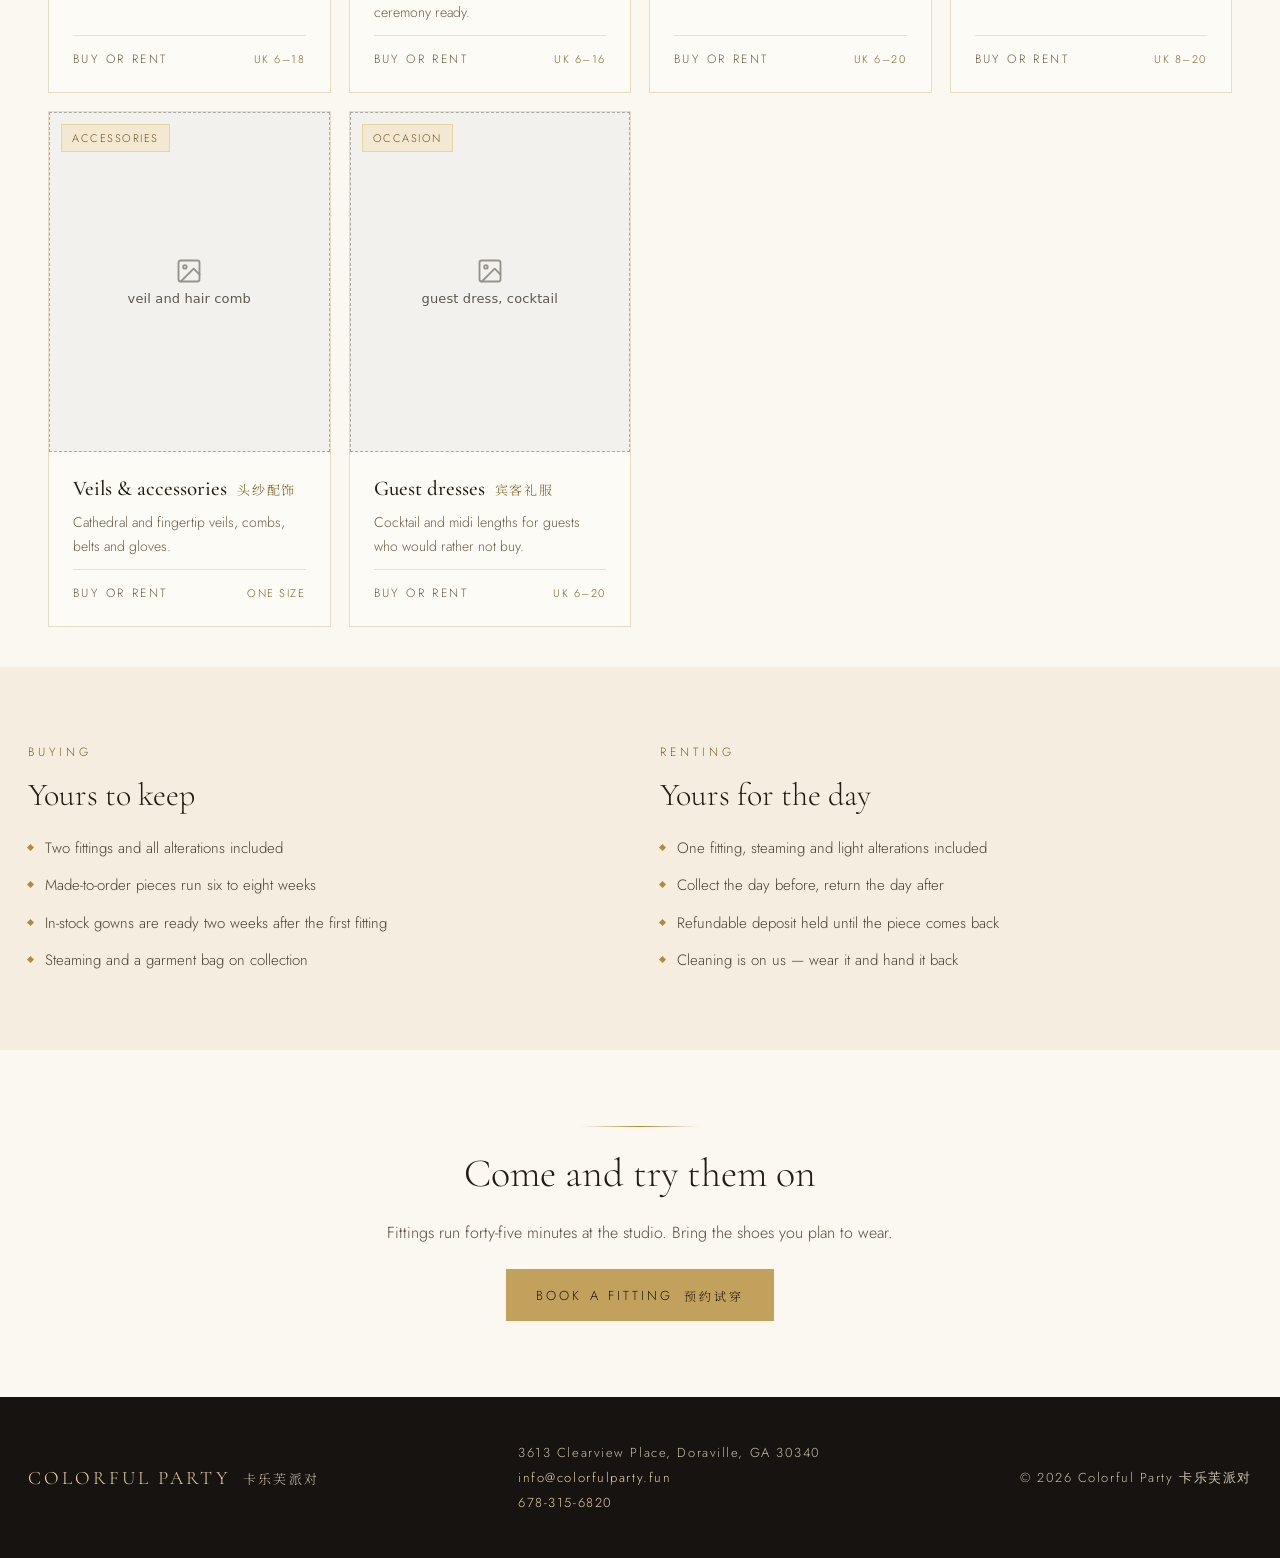
==== commit 977a54bd: "Fill A-line gown dress photo Co-Authored-By: Claude Sonnet 5 <noreply@anthropic.com> Claude-Session:" ====
--- a/dresses.html
+++ b/dresses.html
@@ -50,7 +50,7 @@
 
       <article class="dress-card" data-cat="Wedding" style="background: #fdfbf6; border: 1px solid #e8dcc3; display: flex; flex-direction: column;">
         <div style="height: 340px; position: relative;">
-          <image-slot id="d-aline" shape="rect" placeholder="A-line gown, full length"></image-slot>
+          <img src="uploads/52EAF3F6-A7C1-4210-964B-70D1BB30FFC8.PNG" alt="Full-length A-line gown with floral lace appliqué and off-shoulder straps" style="display: block; width: 100%; height: 100%; object-fit: cover;" />
           <span style="position: absolute; top: 12px; left: 12px; padding: 5px 10px; font-size: 11px; letter-spacing: 0.14em; text-transform: uppercase; color: #6f5116; background: #f3e9d3; border: 1px solid #e8d3a4;">Wedding</span>
         </div>
         <div style="padding: 24px; display: flex; flex-direction: column; gap: 10px; flex: 1;">
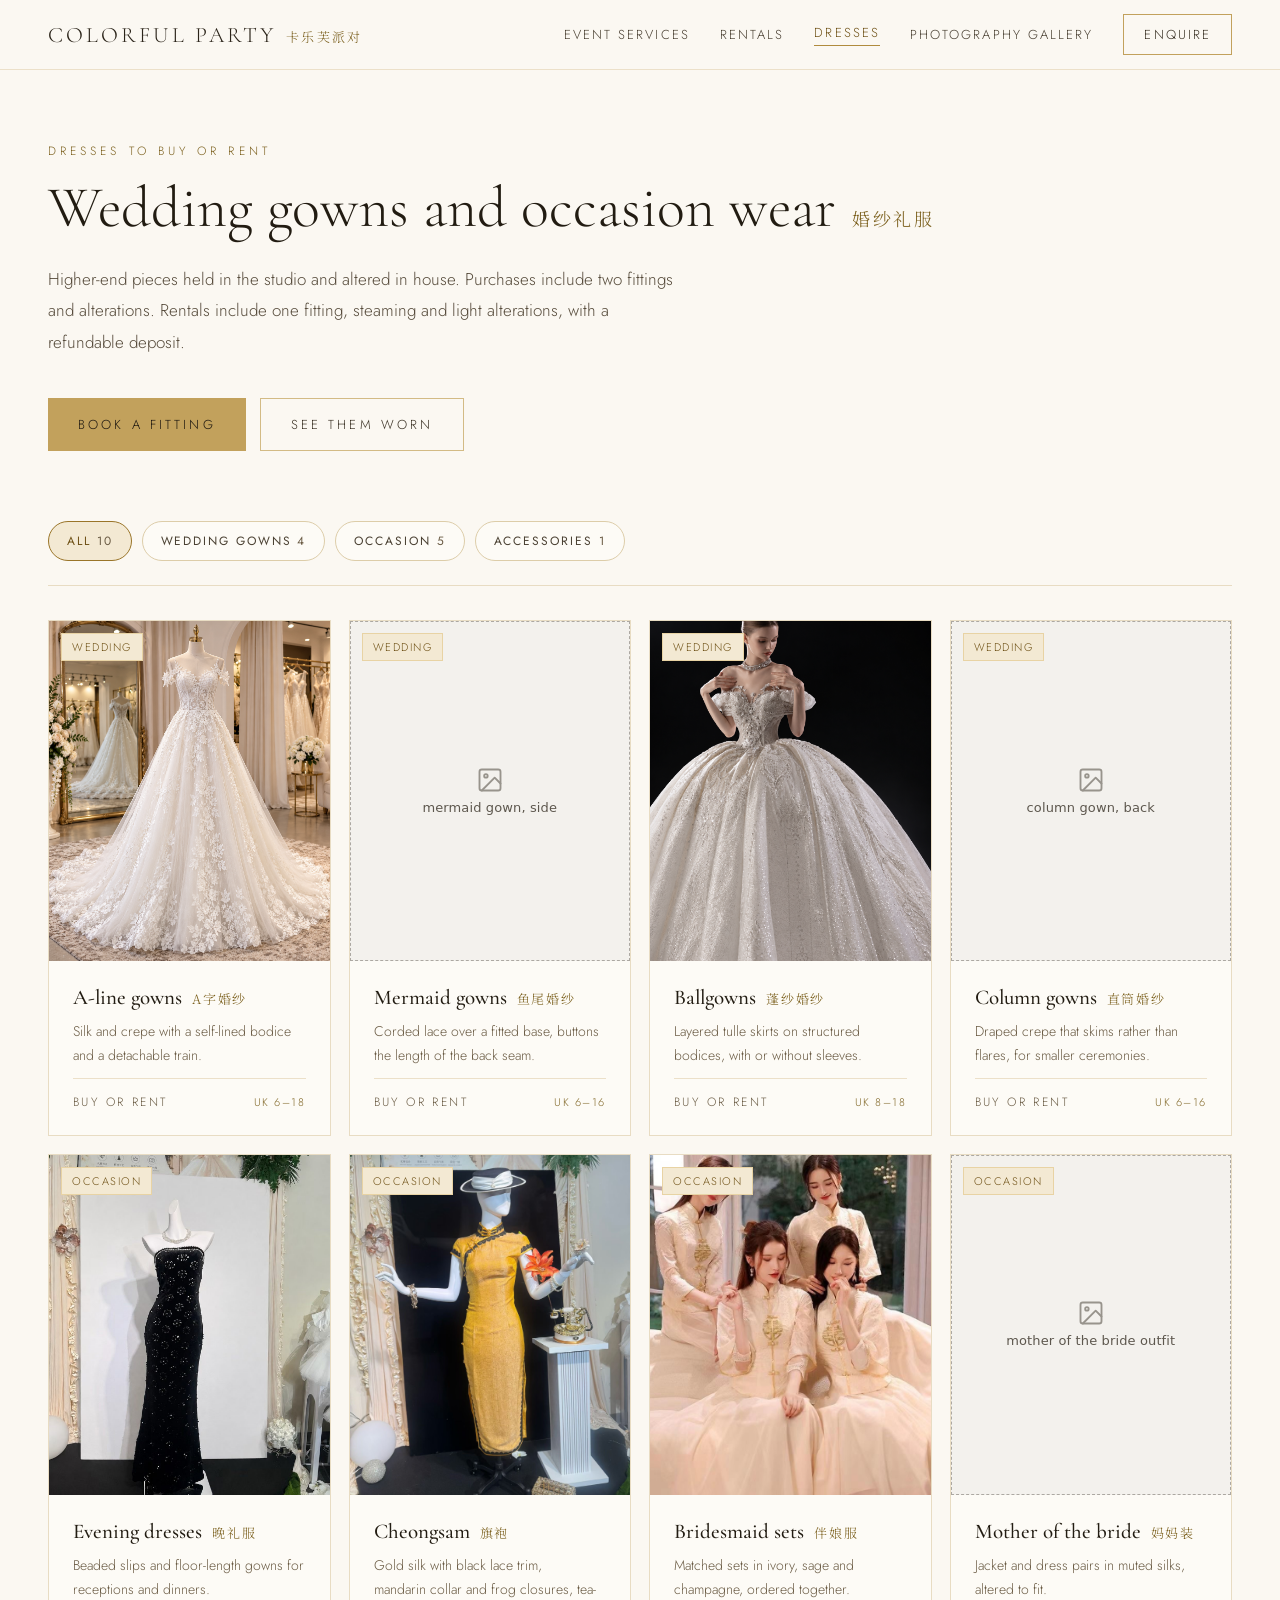
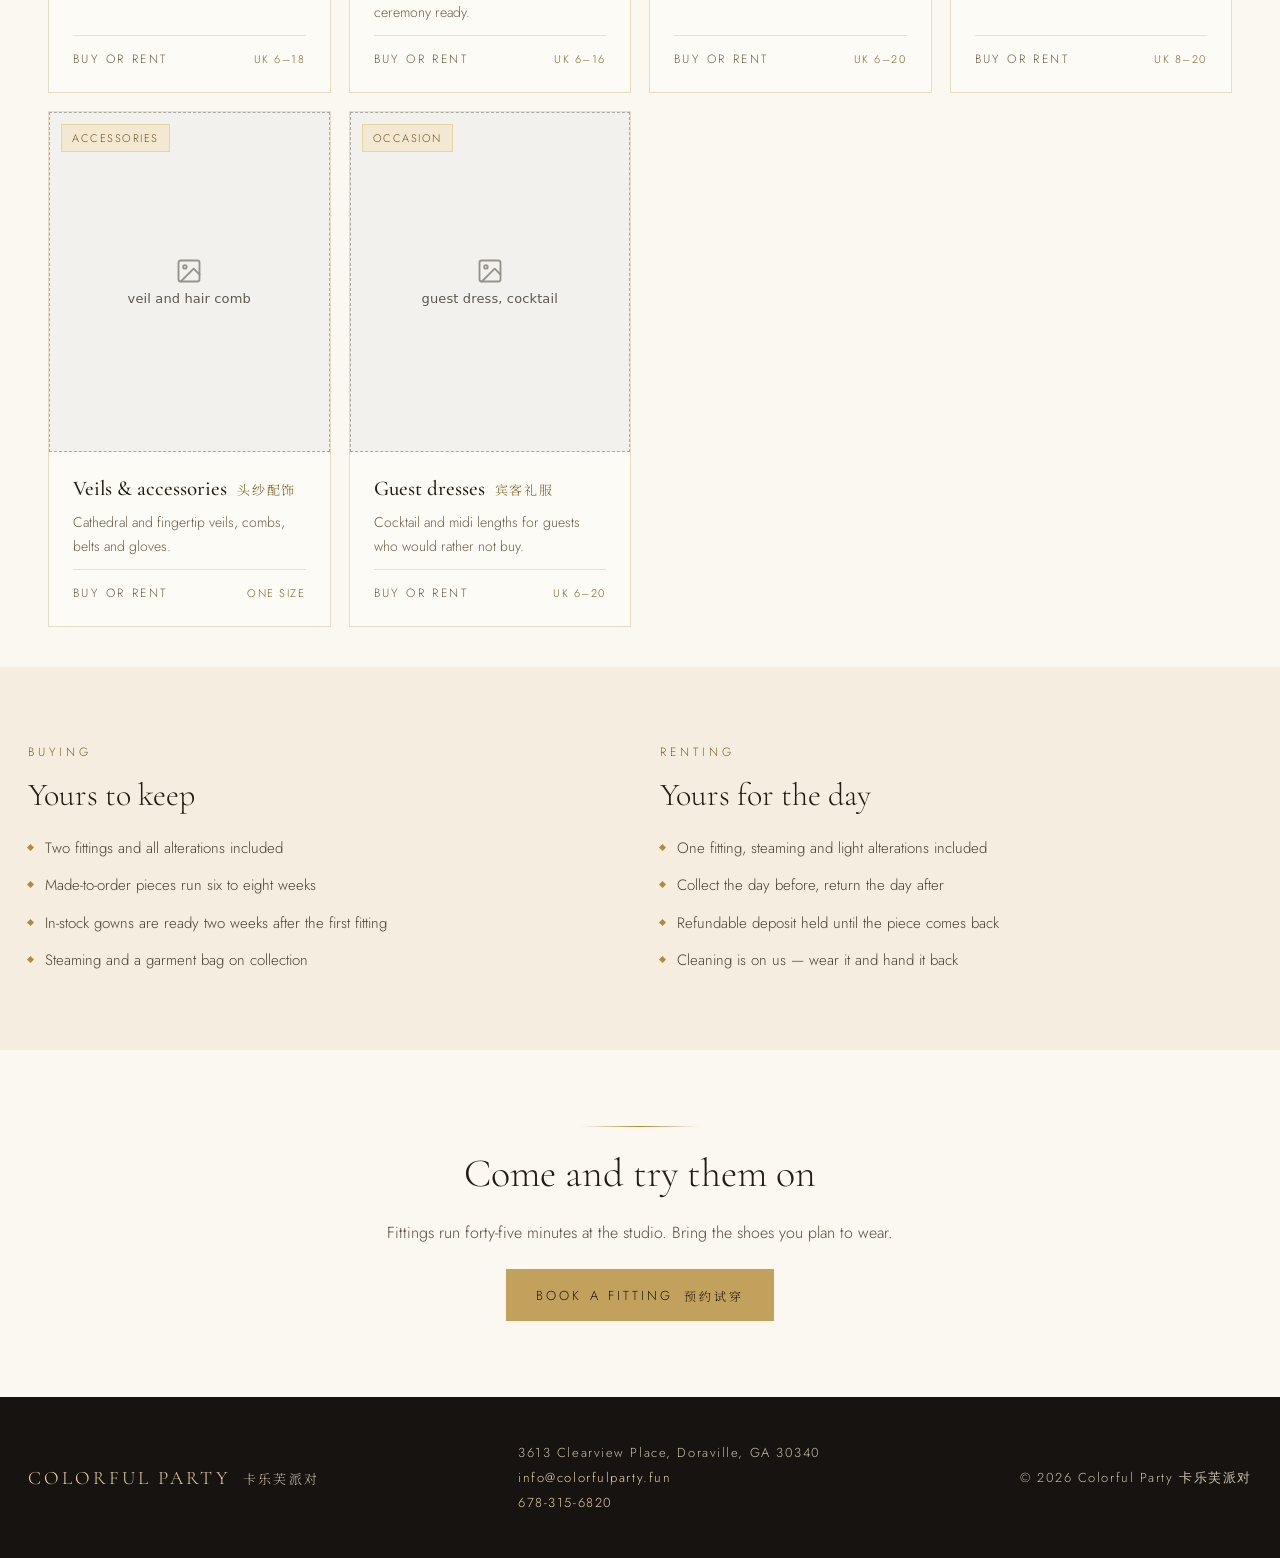
==== commit a71e9496: "Fill Evening dress and Bridesmaid sets photos Co-Authored-By: Claude Sonnet 5 <noreply@anthropic.com" ====
--- a/dresses.html
+++ b/dresses.html
@@ -122,7 +122,7 @@
 
       <article class="dress-card" data-cat="Occasion" style="background: #fdfbf6; border: 1px solid #e8dcc3; display: flex; flex-direction: column;">
         <div style="height: 340px; position: relative;">
-          <image-slot id="d-evening" shape="rect" placeholder="evening dress on model"></image-slot>
+          <img src="uploads/b49d30994ce9d22fd5eb2d177a3355.JPG" alt="Black beaded floor-length mermaid evening gown on display" style="display: block; width: 100%; height: 100%; object-fit: cover;" />
           <span style="position: absolute; top: 12px; left: 12px; padding: 5px 10px; font-size: 11px; letter-spacing: 0.14em; text-transform: uppercase; color: #6f5116; background: #f3e9d3; border: 1px solid #e8d3a4;">Occasion</span>
         </div>
         <div style="padding: 24px; display: flex; flex-direction: column; gap: 10px; flex: 1;">
@@ -158,7 +158,7 @@
 
       <article class="dress-card" data-cat="Occasion" style="background: #fdfbf6; border: 1px solid #e8dcc3; display: flex; flex-direction: column;">
         <div style="height: 340px; position: relative;">
-          <image-slot id="d-bridesmaid" shape="rect" placeholder="bridesmaid set of three"></image-slot>
+          <img src="uploads/IMG_7444.JPG" alt="Four women in matching ivory and gold embroidered cheongsam-style bridesmaid sets" style="display: block; width: 100%; height: 100%; object-fit: cover;" />
           <span style="position: absolute; top: 12px; left: 12px; padding: 5px 10px; font-size: 11px; letter-spacing: 0.14em; text-transform: uppercase; color: #6f5116; background: #f3e9d3; border: 1px solid #e8d3a4;">Occasion</span>
         </div>
         <div style="padding: 24px; display: flex; flex-direction: column; gap: 10px; flex: 1;">
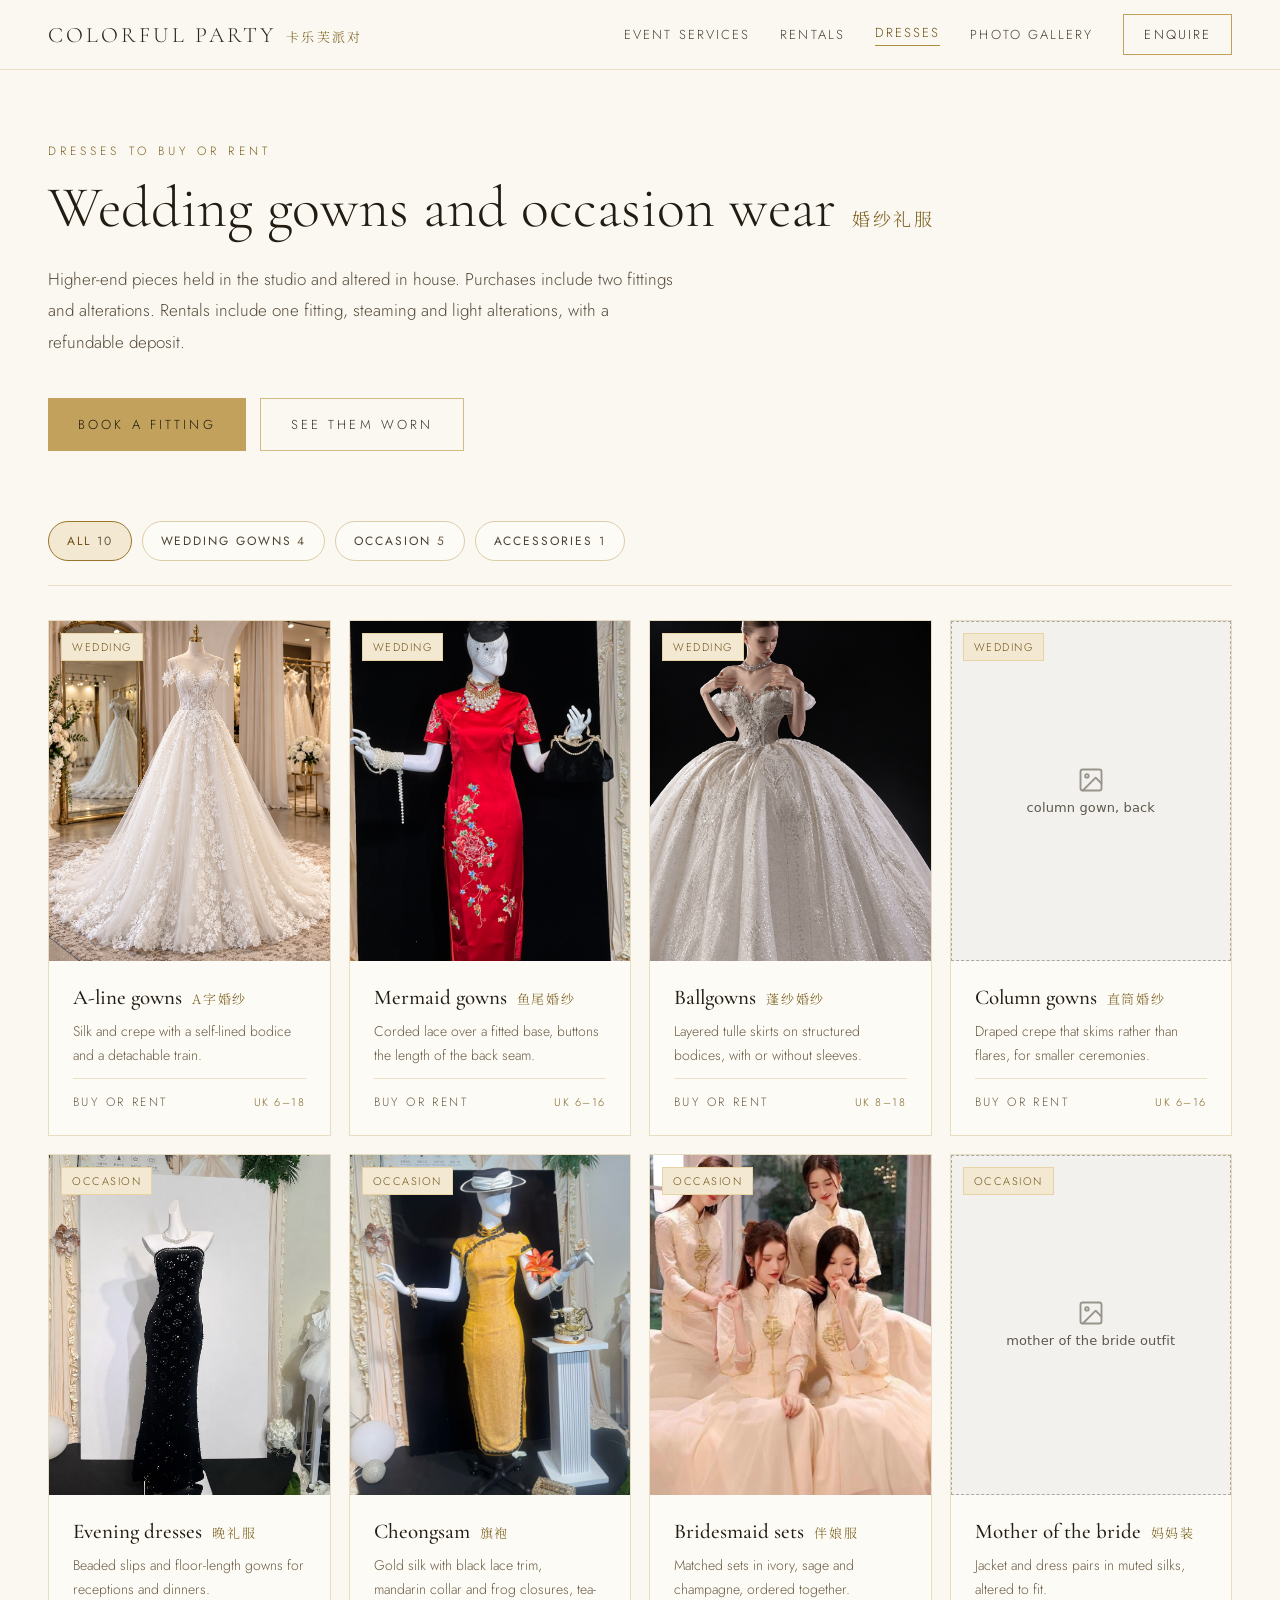
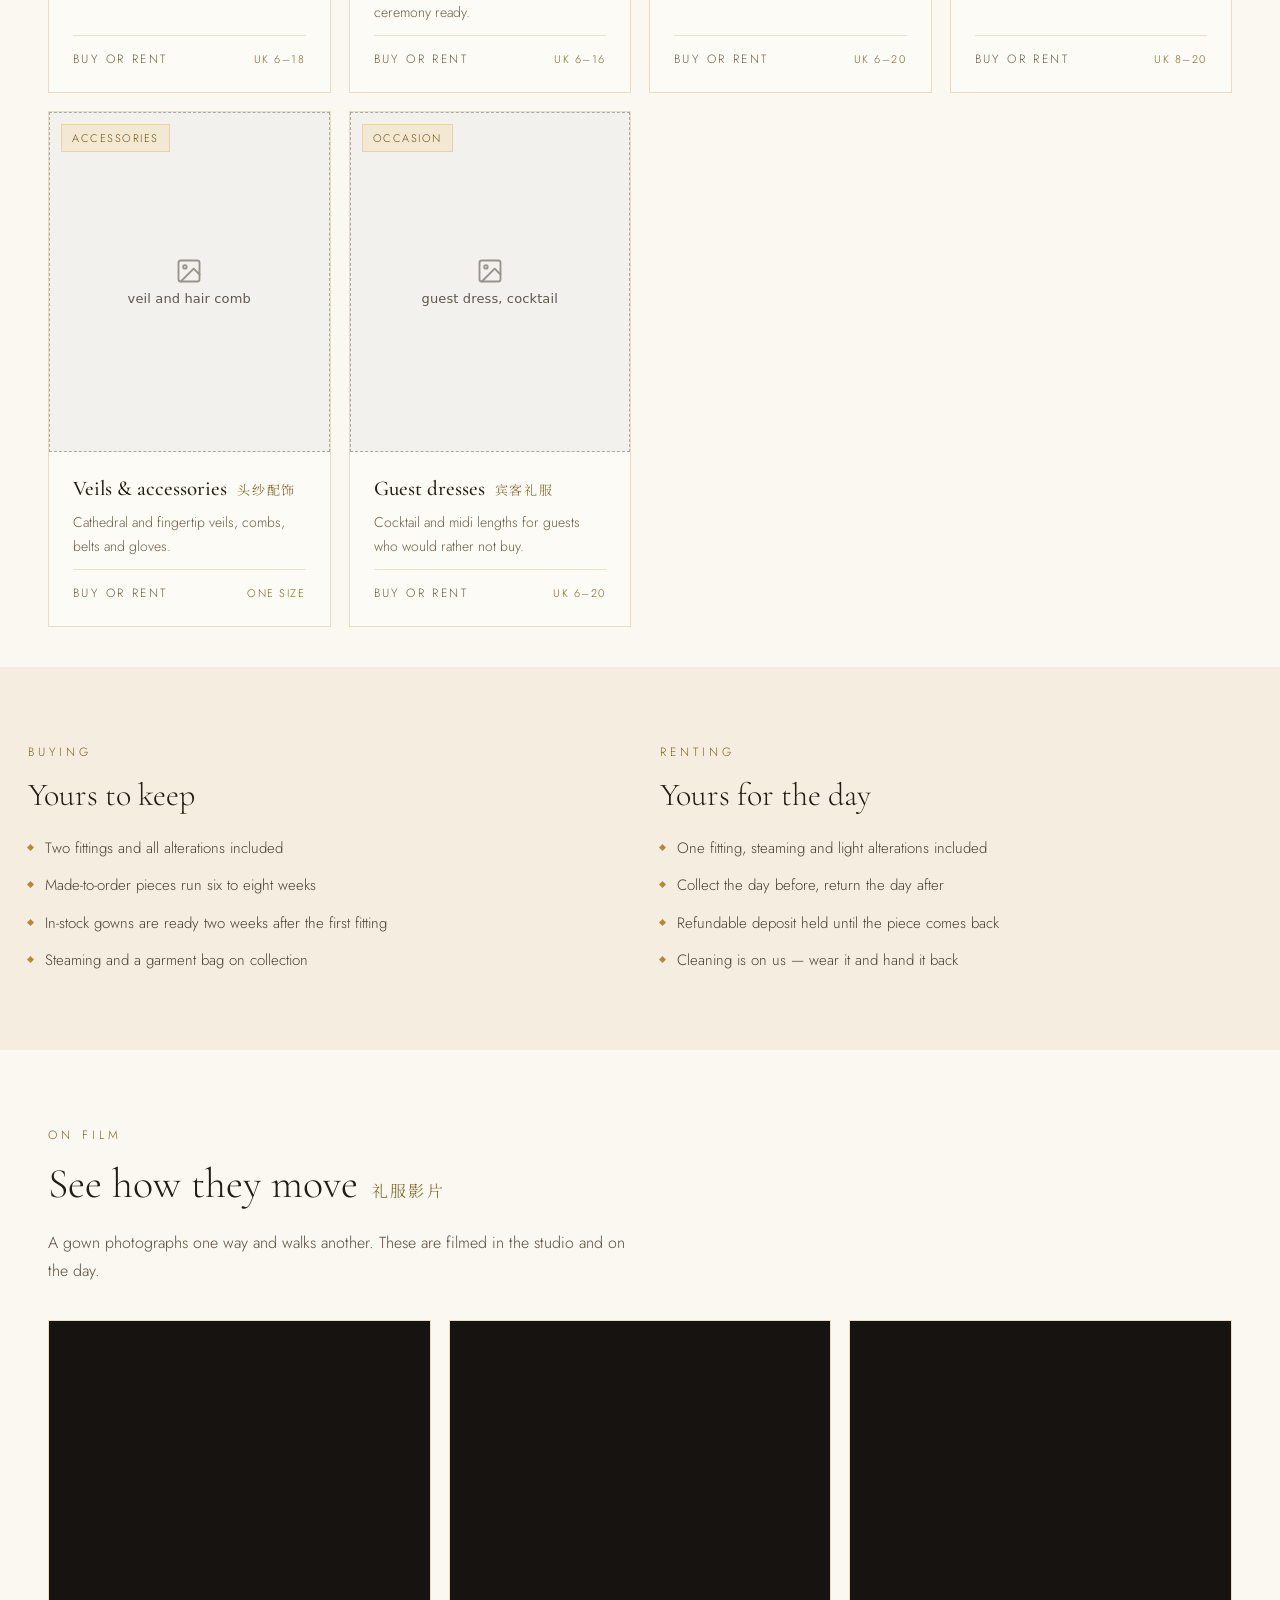
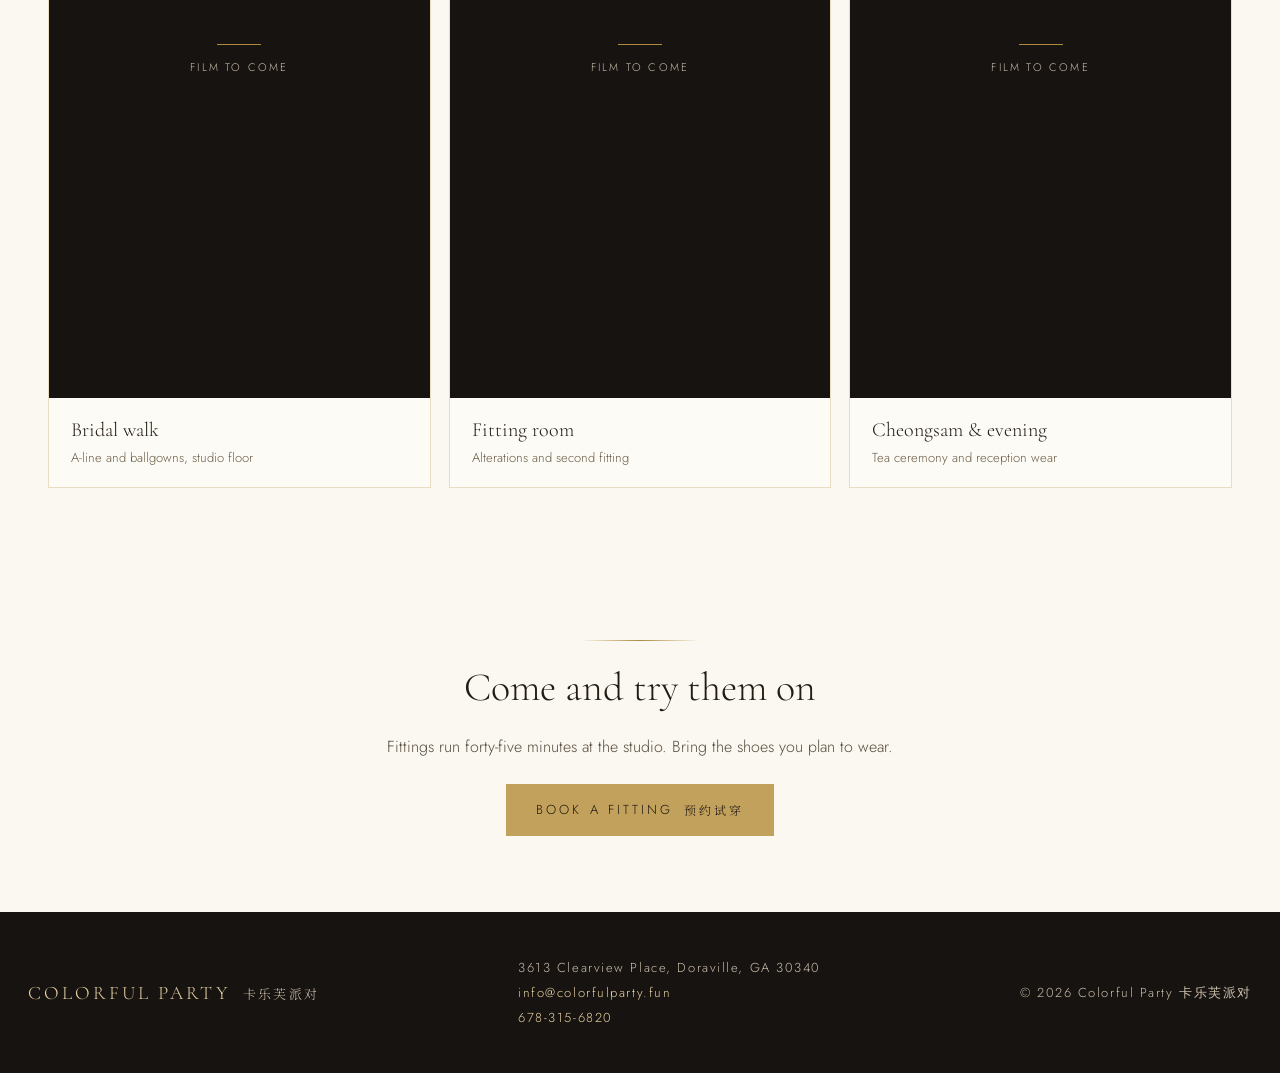
==== commit ee071614: "Sync map zoom, nav label, dress films section, and mermaid gown photo Ports changes made in the Clau" ====
--- a/dresses.html
+++ b/dresses.html
@@ -23,7 +23,7 @@
         <a href="event-services.html" class="cp-nav-link">Event Services</a>
         <a href="rentals.html" class="cp-nav-link">Rentals</a>
         <a href="dresses.html" class="cp-nav-link-active">Dresses</a>
-        <a href="gallery.html" class="cp-nav-link">Photography Gallery</a>
+        <a href="gallery.html" class="cp-nav-link">Photo Gallery</a>
         <a href="index.html#contact" class="cp-enquire-link">Enquire</a>
       </nav>
     </div>
@@ -68,7 +68,7 @@
 
       <article class="dress-card" data-cat="Wedding" style="background: #fdfbf6; border: 1px solid #e8dcc3; display: flex; flex-direction: column;">
         <div style="height: 340px; position: relative;">
-          <image-slot id="d-mermaid" shape="rect" placeholder="mermaid gown, side"></image-slot>
+          <img src="uploads/IMG_3043.jpeg" alt="Red silk embroidered fitted gown with veiled headpiece on a mannequin" style="display: block; width: 100%; height: 100%; object-fit: cover;" />
           <span style="position: absolute; top: 12px; left: 12px; padding: 5px 10px; font-size: 11px; letter-spacing: 0.14em; text-transform: uppercase; color: #6f5116; background: #f3e9d3; border: 1px solid #e8d3a4;">Wedding</span>
         </div>
         <div style="padding: 24px; display: flex; flex-direction: column; gap: 10px; flex: 1;">
@@ -256,6 +256,13 @@
     </div>
   </section>
 
+  <section style="max-width: 1240px; margin: 0 auto; padding: 76px 28px;">
+    <div style="font-size: 12px; letter-spacing: 0.34em; text-transform: uppercase; color: #7d6220;">On film</div>
+    <h2 style="margin: 14px 0 0; font-family: 'Cormorant Garamond', Georgia, serif; font-weight: 300; font-size: clamp(28px, 3.6vw, 42px); color: #221c12;">See how they move<span style="font-family: 'Noto Serif SC', serif; font-size: 16px; letter-spacing: 0.14em; color: #7d6220; margin-left: 14px;">礼服影片</span></h2>
+    <p style="margin: 20px 0 0; max-width: 620px; font-size: 16px; line-height: 1.8; color: #574c3c; text-wrap: pretty;">A gown photographs one way and walks another. These are filmed in the studio and on the day.</p>
+    <div id="dress-films" style="display: grid; grid-template-columns: repeat(auto-fit, minmax(300px, 1fr)); gap: 18px; margin-top: 34px;"></div>
+  </section>
+
   <section style="max-width: 900px; margin: 0 auto; padding: 76px 28px; text-align: center; display: grid; justify-items: center; gap: 22px;">
     <div style="width: 120px; height: 1px; background: linear-gradient(90deg, rgba(176,139,62,0), #b08b3e, rgba(176,139,62,0));"></div>
     <h2 style="margin: 0; font-family: 'Cormorant Garamond', Georgia, serif; font-weight: 300; font-size: clamp(26px, 3.4vw, 40px); color: #221c12;">Come and try them on</h2>
@@ -289,6 +296,52 @@
         });
       });
     });
+
+    (function () {
+      // Turns a YouTube or Vimeo link into its embeddable form. Leave both
+      // src and url empty for a film that hasn't been shot/uploaded yet.
+      function toEmbed(url) {
+        if (!url) return '';
+        var yt = url.match(/(?:youtube\.com\/(?:watch\?v=|embed\/|shorts\/)|youtu\.be\/)([\w-]{6,})/);
+        if (yt) return 'https://www.youtube-nocookie.com/embed/' + yt[1];
+        var vm = url.match(/vimeo\.com\/(?:video\/)?(\d+)/);
+        if (vm) return 'https://player.vimeo.com/video/' + vm[1];
+        return '';
+      }
+
+      var FILMS = [
+        { title: 'Bridal walk', sub: 'A-line and ballgowns, studio floor', src: '', url: '' },
+        { title: 'Fitting room', sub: 'Alterations and second fitting', src: '', url: '' },
+        { title: 'Cheongsam & evening', sub: 'Tea ceremony and reception wear', src: '', url: '' }
+      ];
+
+      var grid = document.getElementById('dress-films');
+      grid.innerHTML = FILMS.map(function (v) {
+        var embed = toEmbed(v.url);
+        var file = v.src || (v.url && !embed ? v.url : '');
+        var media;
+        if (file) {
+          media = '<video src="' + file + '" controls preload="metadata" style="width: 100%; height: 100%; object-fit: cover; display: block;"></video>';
+        } else if (embed) {
+          media = '<iframe src="' + embed + '" title="' + v.title + '" allow="accelerometer; autoplay; clipboard-write; encrypted-media; picture-in-picture" allowfullscreen loading="lazy" style="width: 100%; height: 100%; border: 0; display: block;"></iframe>';
+        } else {
+          media =
+            '<div style="position: absolute; inset: 0; display: flex; flex-direction: column; align-items: center; justify-content: center; gap: 14px;">' +
+              '<span style="width: 44px; height: 1px; background: #b08b3e;"></span>' +
+              '<span style="font-size: 11px; letter-spacing: 0.2em; text-transform: uppercase; color: #cbbfab;">Film to come</span>' +
+            '</div>';
+        }
+        return (
+          '<figure style="margin: 0; background: #fdfbf6; border: 1px solid #e8dcc3;">' +
+            '<div style="position: relative; aspect-ratio: 9/16; background: #171310;">' + media + '</div>' +
+            '<figcaption style="padding: 20px 22px;">' +
+              '<div style="font-family: \'Cormorant Garamond\', Georgia, serif; font-size: 20px; color: #221c12;">' + v.title + '</div>' +
+              '<div style="margin-top: 6px; font-size: 13px; color: #6b5c45;">' + v.sub + '</div>' +
+            '</figcaption>' +
+          '</figure>'
+        );
+      }).join('');
+    })();
   </script>
 
 </body>
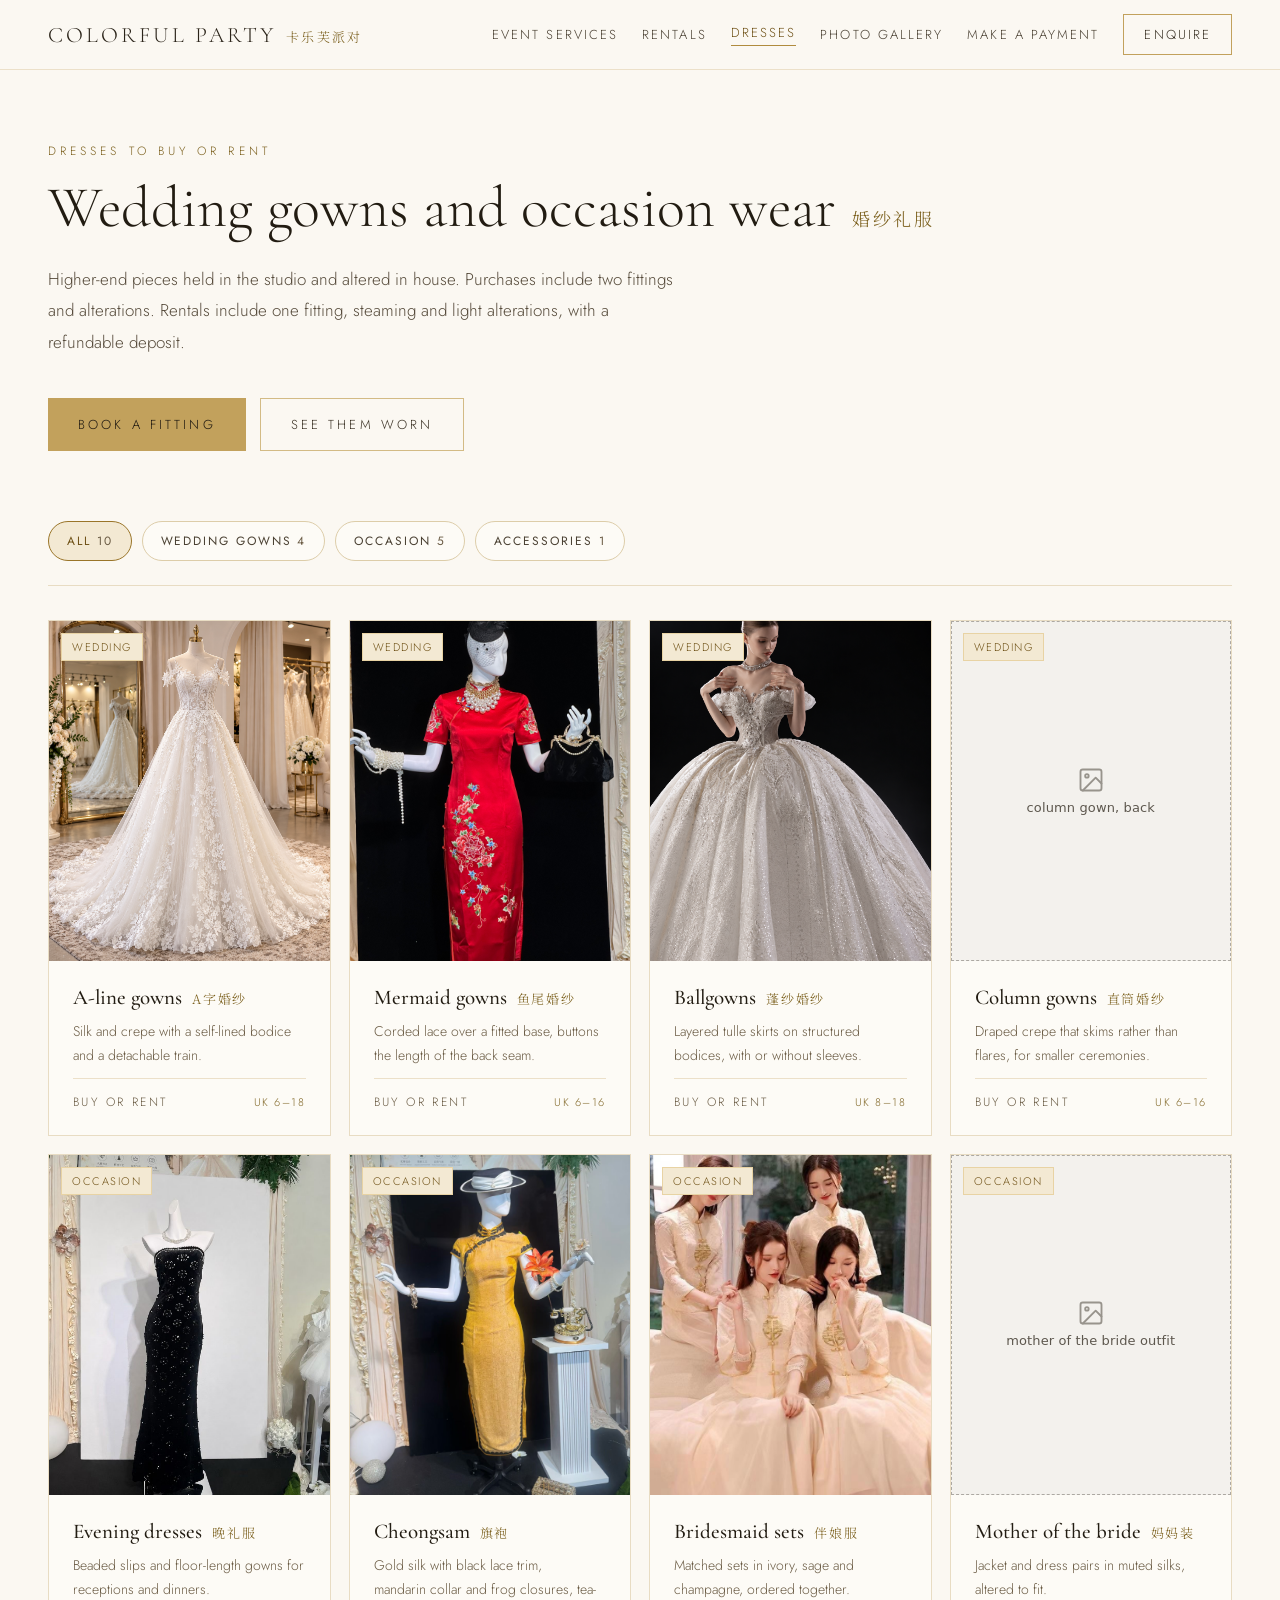
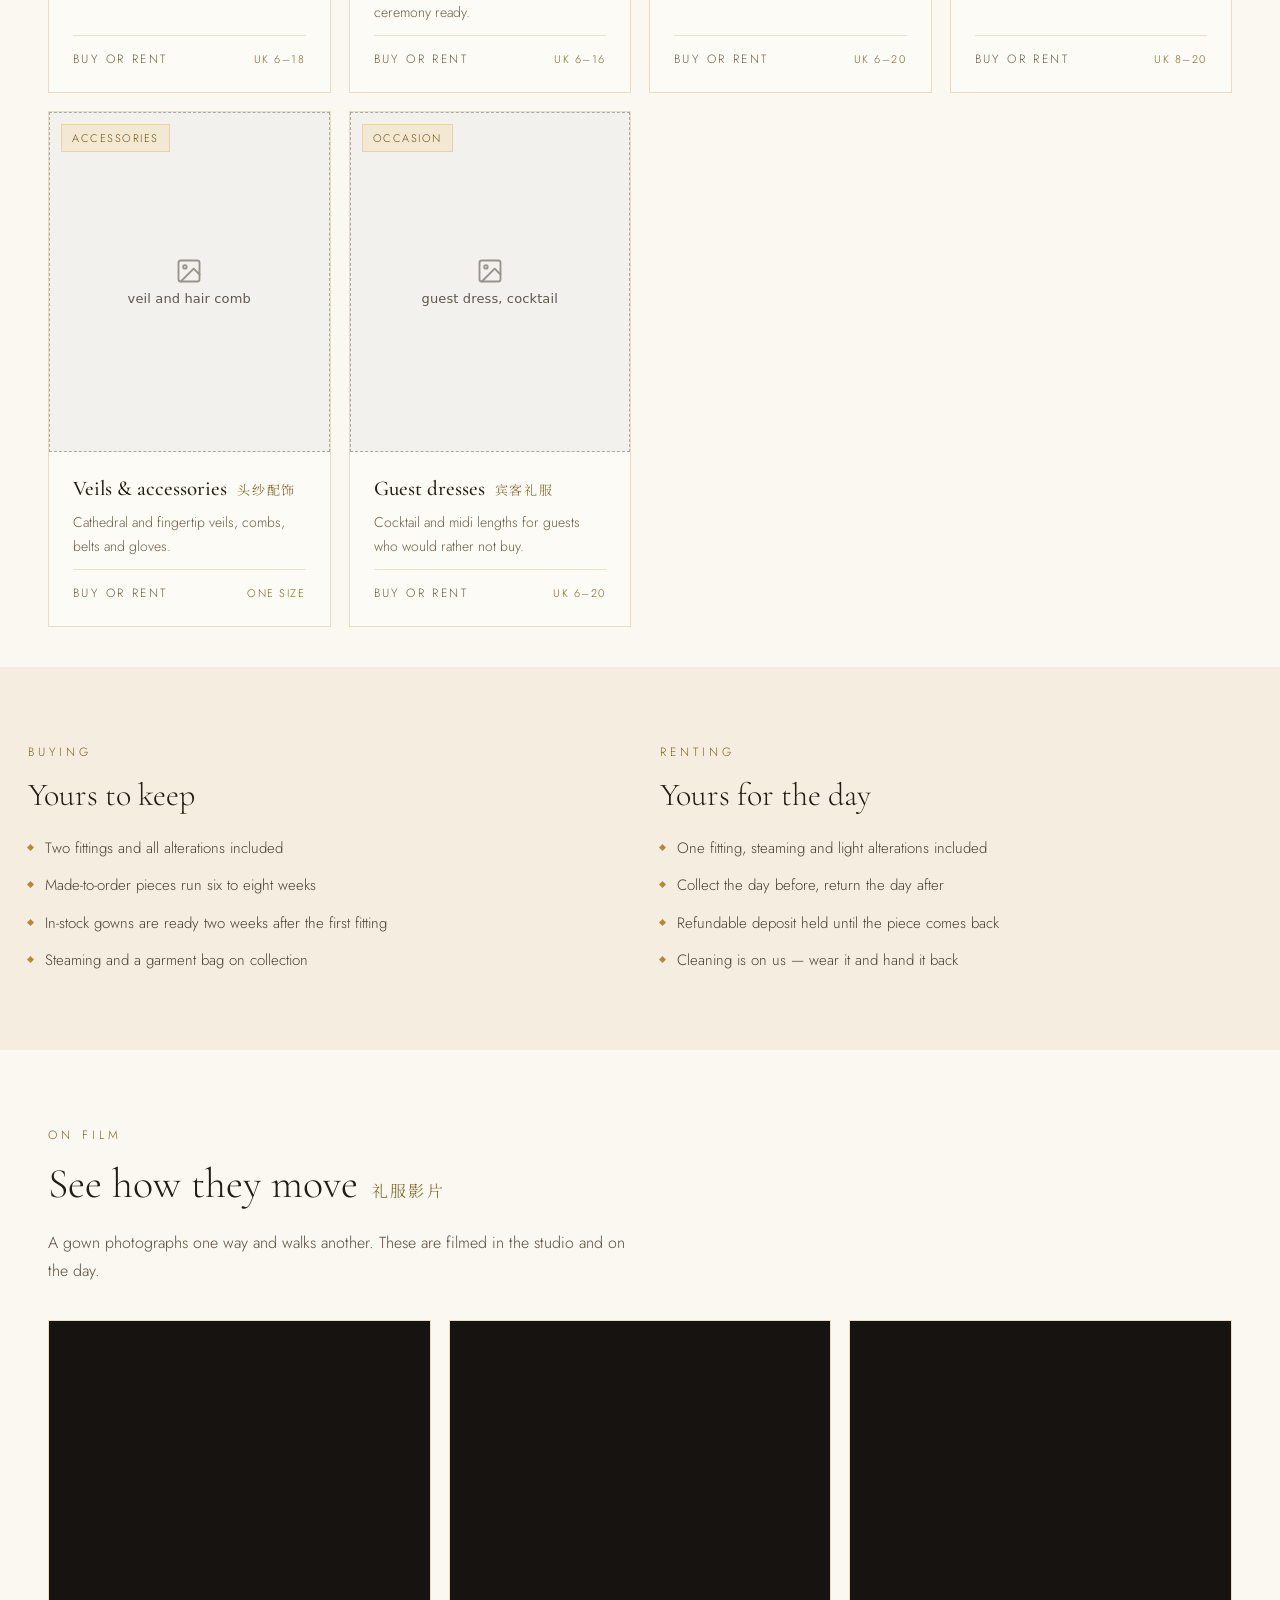
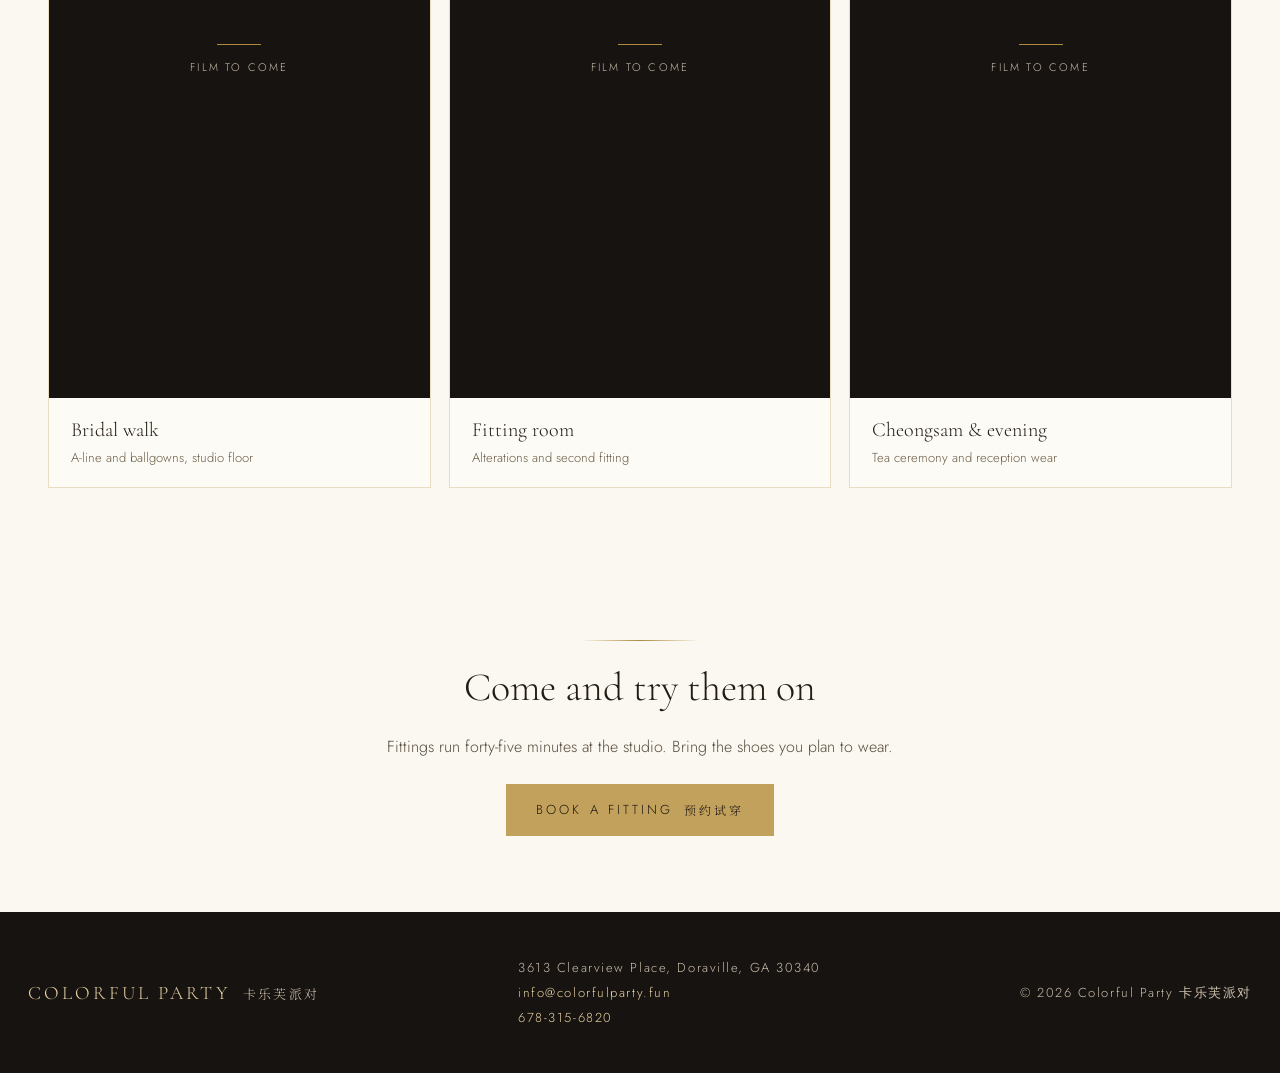
==== commit 8a1d7c21: "Apply Colorful Party Home design update Co-Authored-By: Claude Opus 5 <noreply@anthropic.com>" ====
--- a/dresses.html
+++ b/dresses.html
@@ -19,11 +19,12 @@
         <span style="font-family: 'Cormorant Garamond', Georgia, serif; font-size: 22px; letter-spacing: 0.14em; text-transform: uppercase;">Colorful Party</span>
         <span style="font-family: 'Noto Serif SC', serif; font-size: 13px; letter-spacing: 0.18em; color: #7d6220;">卡乐芙派对</span>
       </a>
-      <nav class="cp-nav" style="display: flex; flex-wrap: wrap; align-items: center; justify-content: flex-end; row-gap: 10px; column-gap: 30px; font-size: 13px; letter-spacing: 0.16em; text-transform: uppercase;">
+      <nav class="cp-nav" style="display: flex; flex-wrap: wrap; align-items: center; justify-content: flex-end; row-gap: 10px; column-gap: 24px; font-size: 13px; letter-spacing: 0.16em; text-transform: uppercase;">
         <a href="event-services.html" class="cp-nav-link">Event Services</a>
         <a href="rentals.html" class="cp-nav-link">Rentals</a>
         <a href="dresses.html" class="cp-nav-link-active">Dresses</a>
         <a href="gallery.html" class="cp-nav-link">Photo Gallery</a>
+        <a href="index.html#contact" class="cp-nav-link">Make a Payment</a>
         <a href="index.html#contact" class="cp-enquire-link">Enquire</a>
       </nav>
     </div>
--- a/site.css
+++ b/site.css
@@ -82,3 +82,23 @@
 @media (prefers-reduced-motion: reduce) {
   * { animation-duration: 0.001ms !important; transition-duration: 0.001ms !important; }
 }
+
+.rental-card { scroll-margin-top: 90px; }   /* anchors clear the sticky header */
+/* The header is 69px only while the nav sits on one row. With six items it wraps
+   to two rows below ~1130px (101px tall), and .cp-header-inner wraps again below
+   860px (119-180px), so a flat 90px would drop anchored cards under the header. */
+@media (max-width: 1150px) { .rental-card { scroll-margin-top: 120px; } }
+@media (max-width: 860px) { .rental-card { scroll-margin-top: 200px; } }
+
+.cp-see-more {
+  position: absolute; bottom: 10px; right: 10px; padding: 7px 12px;
+  background: rgba(253, 251, 246, 0.92); font-size: 10px; letter-spacing: 0.16em;
+  text-transform: uppercase; color: #4a4032; transition: background 160ms ease, color 160ms ease;
+}
+.cp-see-more:hover { background: #fdfbf6; color: #6f5116; }
+
+.cp-card-link {
+  font-size: 11px; letter-spacing: 0.16em; text-transform: uppercase;
+  color: #7d6220; border-bottom: 1px solid #d8c393; padding-bottom: 2px; white-space: nowrap;
+}
+.cp-card-link:hover { color: #6f5116; border-bottom-color: #b08b3e; }
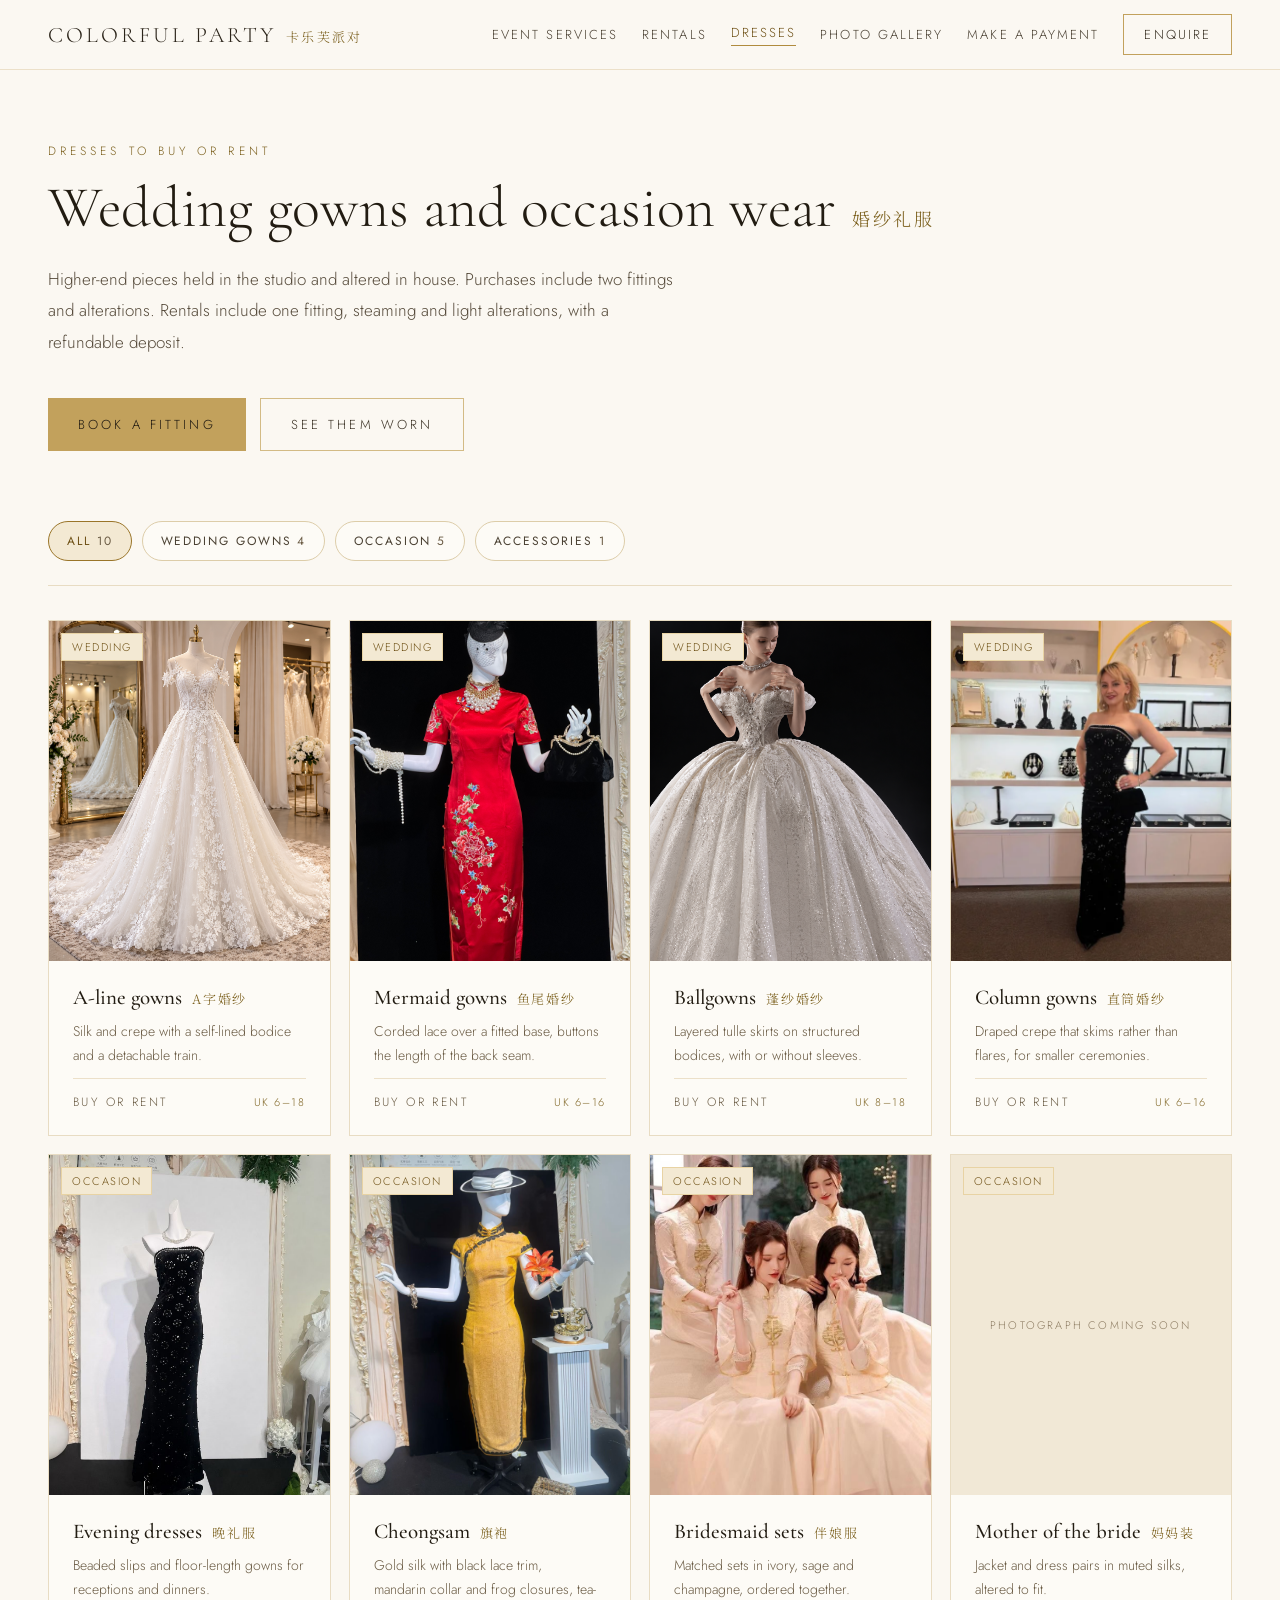
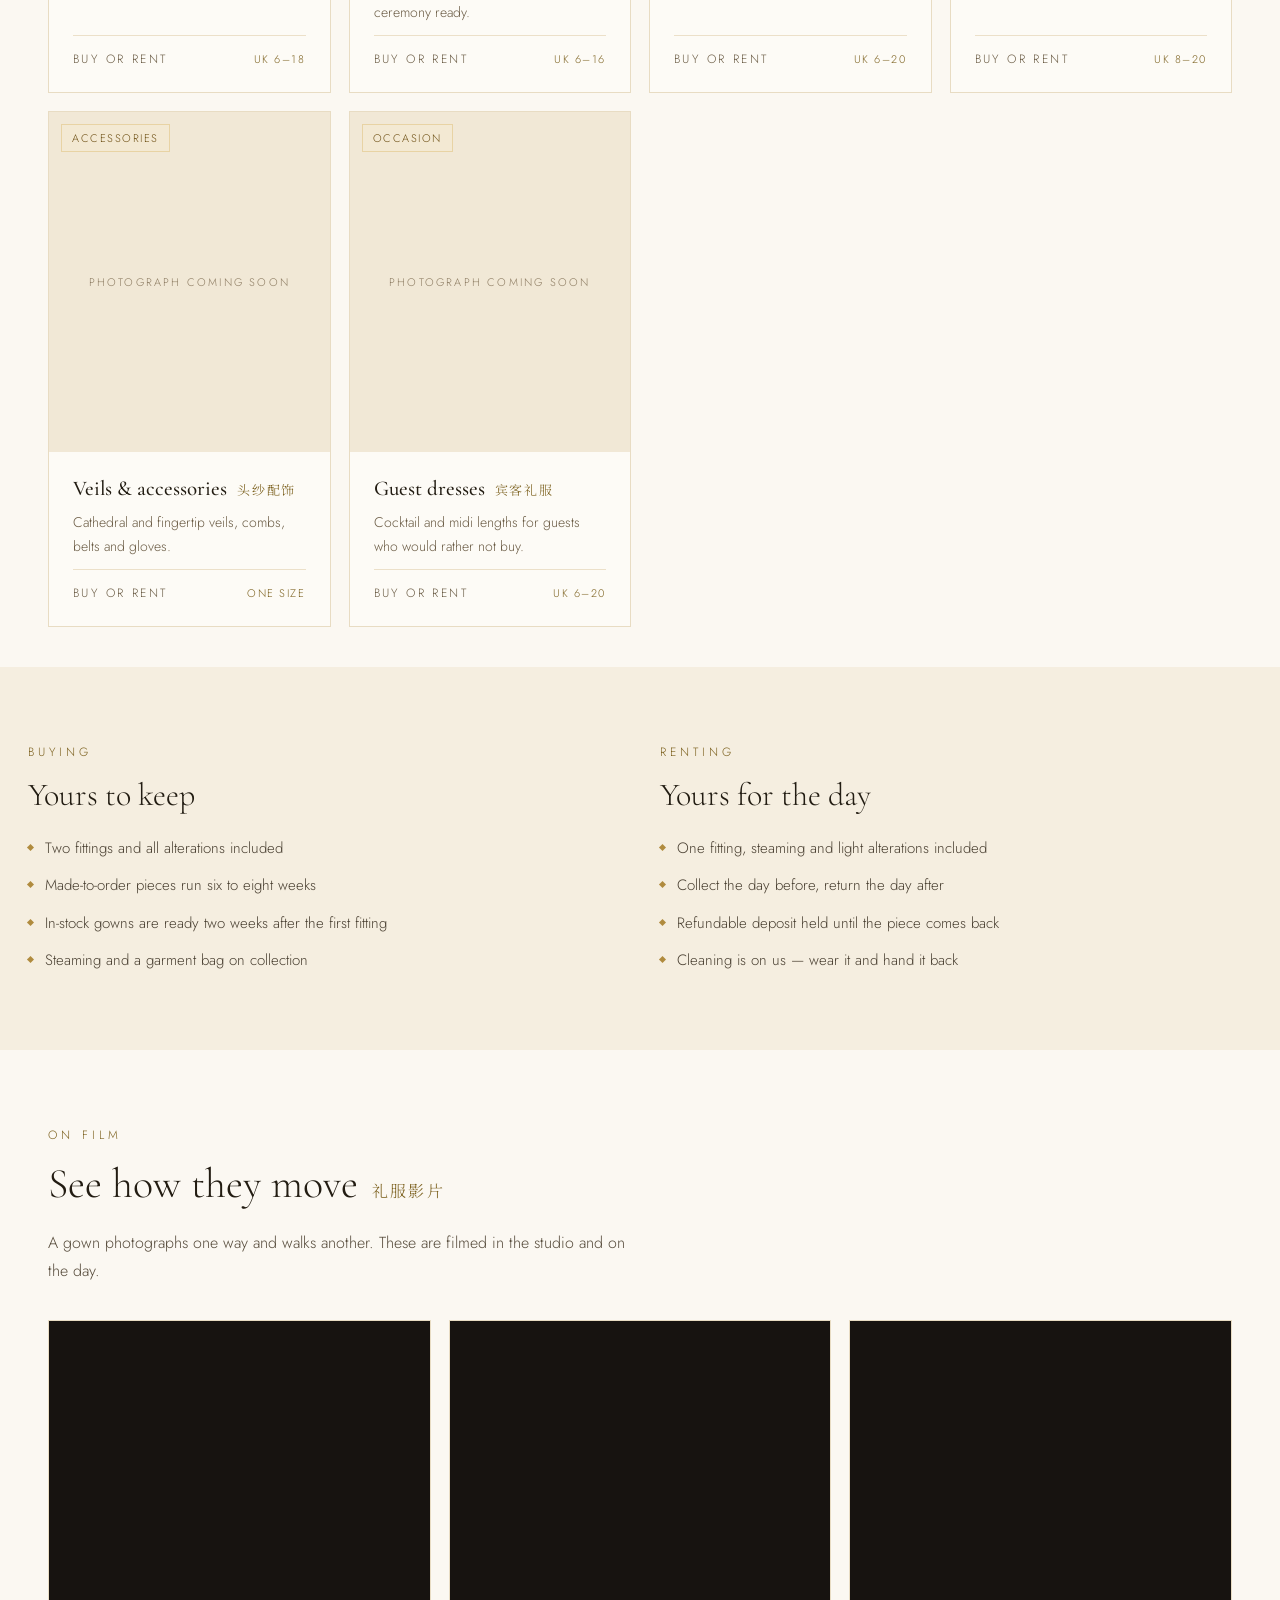
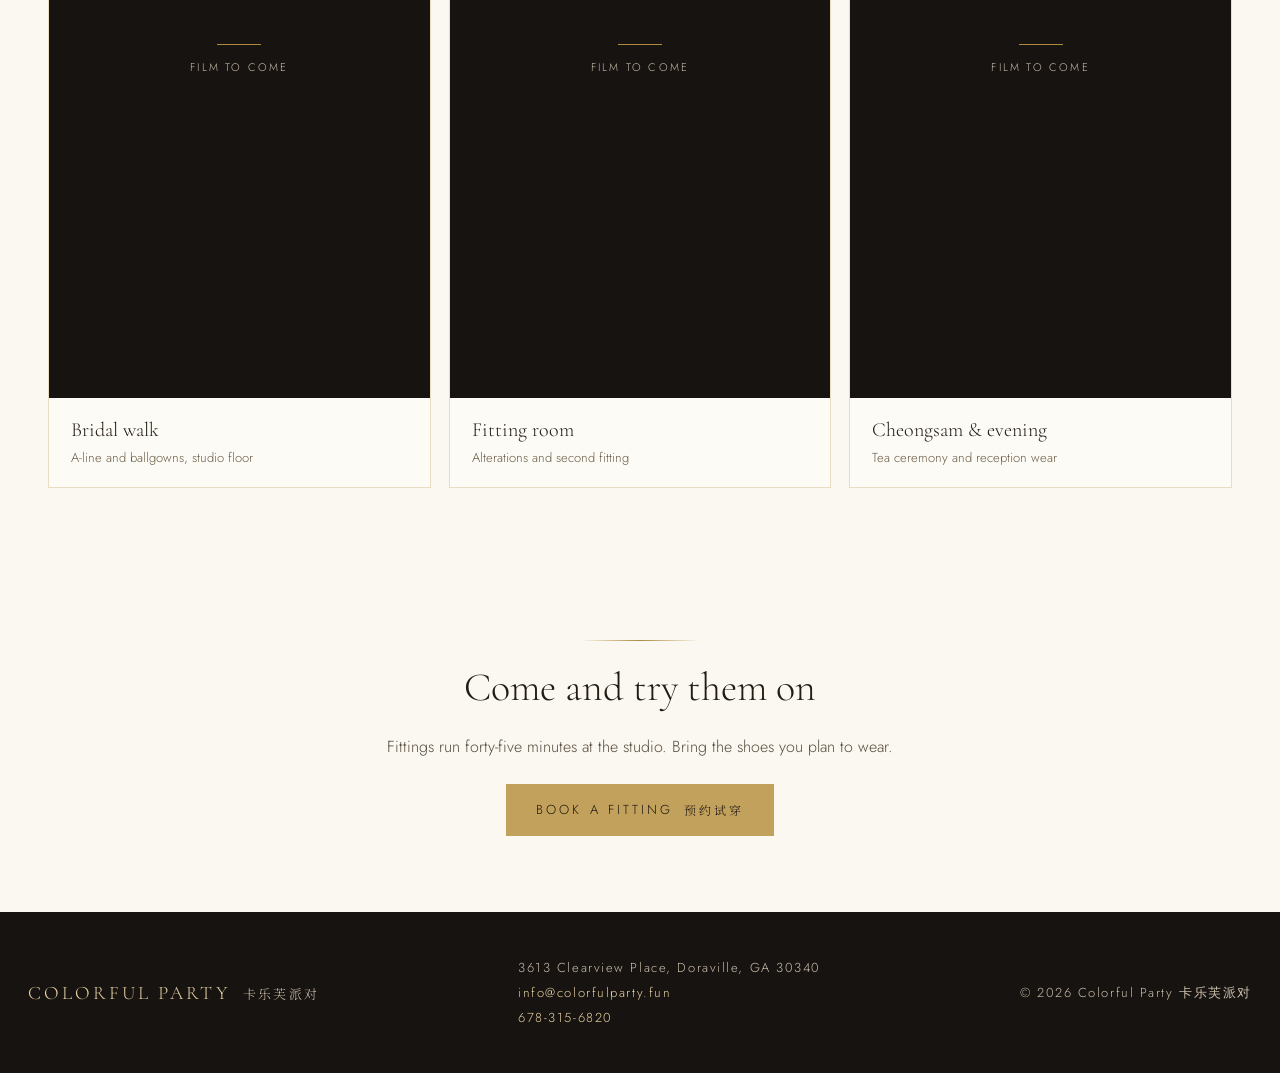
==== commit 2148b670: "Remove the image-slot authoring runtime from the public site image-slot.js is the Claude Design canv" ====
--- a/dresses.html
+++ b/dresses.html
@@ -9,7 +9,6 @@
 <link rel="preconnect" href="https://fonts.gstatic.com" crossorigin="anonymous" />
 <link href="https://fonts.googleapis.com/css2?family=Cormorant+Garamond:ital,wght@0,300;0,400;0,500;0,600&family=Jost:wght@300;400;500&family=Noto+Serif+SC:wght@300;400&display=swap" rel="stylesheet" />
 <link rel="stylesheet" href="./site.css" />
-<script src="./image-slot.js" defer></script>
 </head>
 <body>
 
@@ -24,7 +23,7 @@
         <a href="rentals.html" class="cp-nav-link">Rentals</a>
         <a href="dresses.html" class="cp-nav-link-active">Dresses</a>
         <a href="gallery.html" class="cp-nav-link">Photo Gallery</a>
-        <a href="index.html#contact" class="cp-nav-link">Make a Payment</a>
+        <a href="payments.html" class="cp-nav-link">Make a Payment</a>
         <a href="index.html#contact" class="cp-enquire-link">Enquire</a>
       </nav>
     </div>
@@ -105,7 +104,7 @@
 
       <article class="dress-card" data-cat="Wedding" style="background: #fdfbf6; border: 1px solid #e8dcc3; display: flex; flex-direction: column;">
         <div style="height: 340px; position: relative;">
-          <image-slot id="d-column" shape="rect" placeholder="column gown, back"></image-slot>
+          <img src="uploads/showroom-black-gown.webp" alt="Client wearing a black beaded column gown in the accessories showroom" style="display: block; width: 100%; height: 100%; object-fit: cover;" />
           <span style="position: absolute; top: 12px; left: 12px; padding: 5px 10px; font-size: 11px; letter-spacing: 0.14em; text-transform: uppercase; color: #6f5116; background: #f3e9d3; border: 1px solid #e8d3a4;">Wedding</span>
         </div>
         <div style="padding: 24px; display: flex; flex-direction: column; gap: 10px; flex: 1;">
@@ -177,7 +176,7 @@
 
       <article class="dress-card" data-cat="Occasion" style="background: #fdfbf6; border: 1px solid #e8dcc3; display: flex; flex-direction: column;">
         <div style="height: 340px; position: relative;">
-          <image-slot id="d-mother" shape="rect" placeholder="mother of the bride outfit"></image-slot>
+          <div style="width: 100%; height: 100%; display: flex; align-items: center; justify-content: center; background: #f1e8d6;"><span style="font-size: 11px; letter-spacing: 0.2em; text-transform: uppercase; color: #8d7c62;">Photograph coming soon</span></div>
           <span style="position: absolute; top: 12px; left: 12px; padding: 5px 10px; font-size: 11px; letter-spacing: 0.14em; text-transform: uppercase; color: #6f5116; background: #f3e9d3; border: 1px solid #e8d3a4;">Occasion</span>
         </div>
         <div style="padding: 24px; display: flex; flex-direction: column; gap: 10px; flex: 1;">
@@ -195,7 +194,7 @@
 
       <article class="dress-card" data-cat="Accessories" style="background: #fdfbf6; border: 1px solid #e8dcc3; display: flex; flex-direction: column;">
         <div style="height: 340px; position: relative;">
-          <image-slot id="d-veils" shape="rect" placeholder="veil and hair comb"></image-slot>
+          <div style="width: 100%; height: 100%; display: flex; align-items: center; justify-content: center; background: #f1e8d6;"><span style="font-size: 11px; letter-spacing: 0.2em; text-transform: uppercase; color: #8d7c62;">Photograph coming soon</span></div>
           <span style="position: absolute; top: 12px; left: 12px; padding: 5px 10px; font-size: 11px; letter-spacing: 0.14em; text-transform: uppercase; color: #6f5116; background: #f3e9d3; border: 1px solid #e8d3a4;">Accessories</span>
         </div>
         <div style="padding: 24px; display: flex; flex-direction: column; gap: 10px; flex: 1;">
@@ -213,7 +212,7 @@
 
       <article class="dress-card" data-cat="Occasion" style="background: #fdfbf6; border: 1px solid #e8dcc3; display: flex; flex-direction: column;">
         <div style="height: 340px; position: relative;">
-          <image-slot id="d-guest" shape="rect" placeholder="guest dress, cocktail"></image-slot>
+          <div style="width: 100%; height: 100%; display: flex; align-items: center; justify-content: center; background: #f1e8d6;"><span style="font-size: 11px; letter-spacing: 0.2em; text-transform: uppercase; color: #8d7c62;">Photograph coming soon</span></div>
           <span style="position: absolute; top: 12px; left: 12px; padding: 5px 10px; font-size: 11px; letter-spacing: 0.14em; text-transform: uppercase; color: #6f5116; background: #f3e9d3; border: 1px solid #e8d3a4;">Occasion</span>
         </div>
         <div style="padding: 24px; display: flex; flex-direction: column; gap: 10px; flex: 1;">
